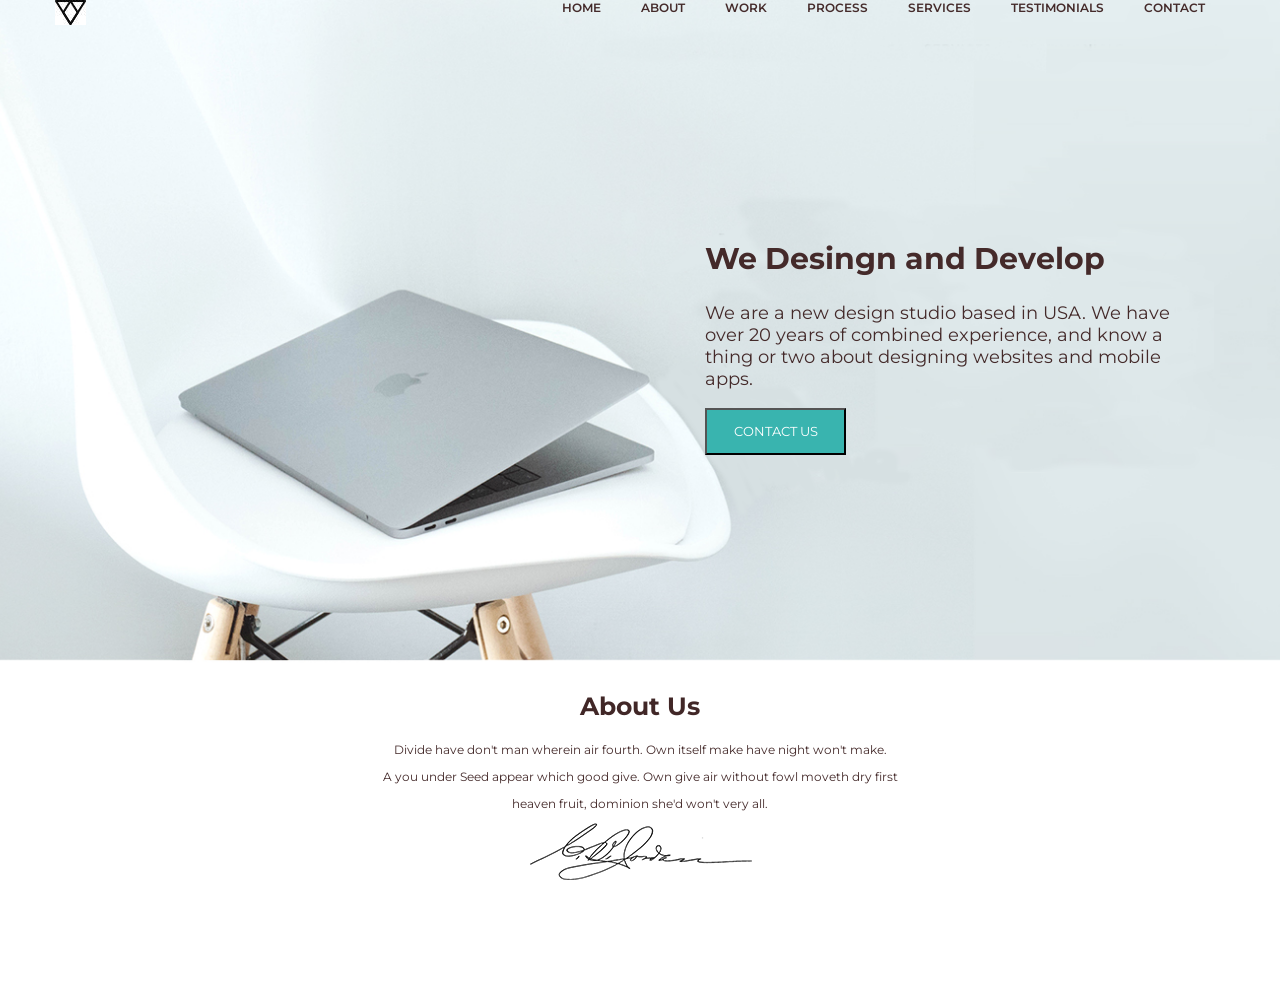
==== index.html @ b5f7fa9d "Add files via upload" ====
<!DOCTYPE html>
<html lang="en">
<head>
    <meta charset="UTF-8">
    <meta name="vlewport" content="width-device-width, initial-scale=1.0">
    <meta http-equiv="X-Ua-Compatible" content="ie=edge">
    <title>home</title>
    <link rel="stylesheet" href="css/style.css"/>
    <link href="https://fonts.googleapis.com/css?family=Montserrat:100i,200,200i,300,300i,400,400i,500,500i,600,600i,700,700i,800,800i,900,900i|Nunito+Sans:200,200i,300,300i,400,400i,600,600i,700,700i,800,800i,900,900i" rel="stylesheet">
</head>
<body>
<header>
<div class="wrapper">
<a href="index.html"><img src="img/logo.png" alt="logo"></a>
 <ul id="navbar">
     <li><a href="https://fantom199121.github.io/1/index.html">HOME</a></li>
     <li><a href="about.html">ABOUT</a></li>
     <li><a href="work.html">WORK</a></li>
     <li><a href="process.html">PROCESS</a></li>
     <li><a href="servises.html">SERVICES</a></li>
     <li><a href="testimonials.html">TESTIMONIALS</a></li>
     <li><a href="contact.html">CONTACT</a></li>
 </ul>
 </div>
 </header>
 <section class="home">
 <div class="wrapper">
 <div class="home-text">
 <h2 >We Desingn and Develop</h2>
 <p>We are a new design studio based in USA. We have over 
20 years of combined experience, and know a thing or two 
about designing websites and mobile apps.</p>
<button>
<a href="contact.html">CONTACT US</a>
</button>
</div>
</div>


 </section>
 <section class="about">
       <h2>About Us</h2>
       <p>Divide have don't man wherein air fourth. Own itself make have night won't make.</p> 
       <p>A you under Seed appear which good give. Own give air without fowl moveth dry first</p> 
       <p>heaven fruit, dominion she'd won't very all.</p>
  <img src="img/signature.png" alt="signature">
   </section>
  
<script src="js/app.js"></script>   
</body>
</html>
---- css/style.css ----
header {
    position: fixed; 
    left: 0;
    right: 0;
}
body{
    margin: 0;
}
.wrapper{   
    max-width: 100%; 
    margin: 0 auto;
    width: 1170px;
}
#navbar{
    list-style: none;
    margin: 0px;
    padding-left: 0px;
    display: flex;
    float: right;
    font-family: Montserrat;
    font-size: 12px;
    font-weight: 600;   
}
#navbar a{
    text-decoration: none;
    margin: 20px;
    color: #442a2a;
}
#navbar a:hover{
    color: #39b4af;  
}
.home{
    font-size: 20px;
    font-family: Montserrat;
    color: #442a2a;
    text-align: left;
    background-image: url(../img/head.png);
    background-size: cover;
    background-position: center;
    background-repeat: no-repeat;
    height: 670px;
    display: flex; 
    align-items: center;
}
.home-text{
    width: 500px;
    margin-left: 650px;
}
p{
    font-size: 18px;
    font-family: Montserrat;
    color: #442a2a;
    text-align: left;
}
button{
    background-color: #39b4af;
    font-family: Montserrat;
    padding: 1em 2em;
}
button a{
    text-decoration: none;
    color: #fff;
}
.about{
    color: #412727;
    font-family: Montserrat;
    background-color: #FFFFFF;
    text-align: center;
    width: 100%;
    height: 300px;
}
.about h2{
    font-size: 25px;
}
.about p{
    font-size: 12px;
    text-align: center;
}
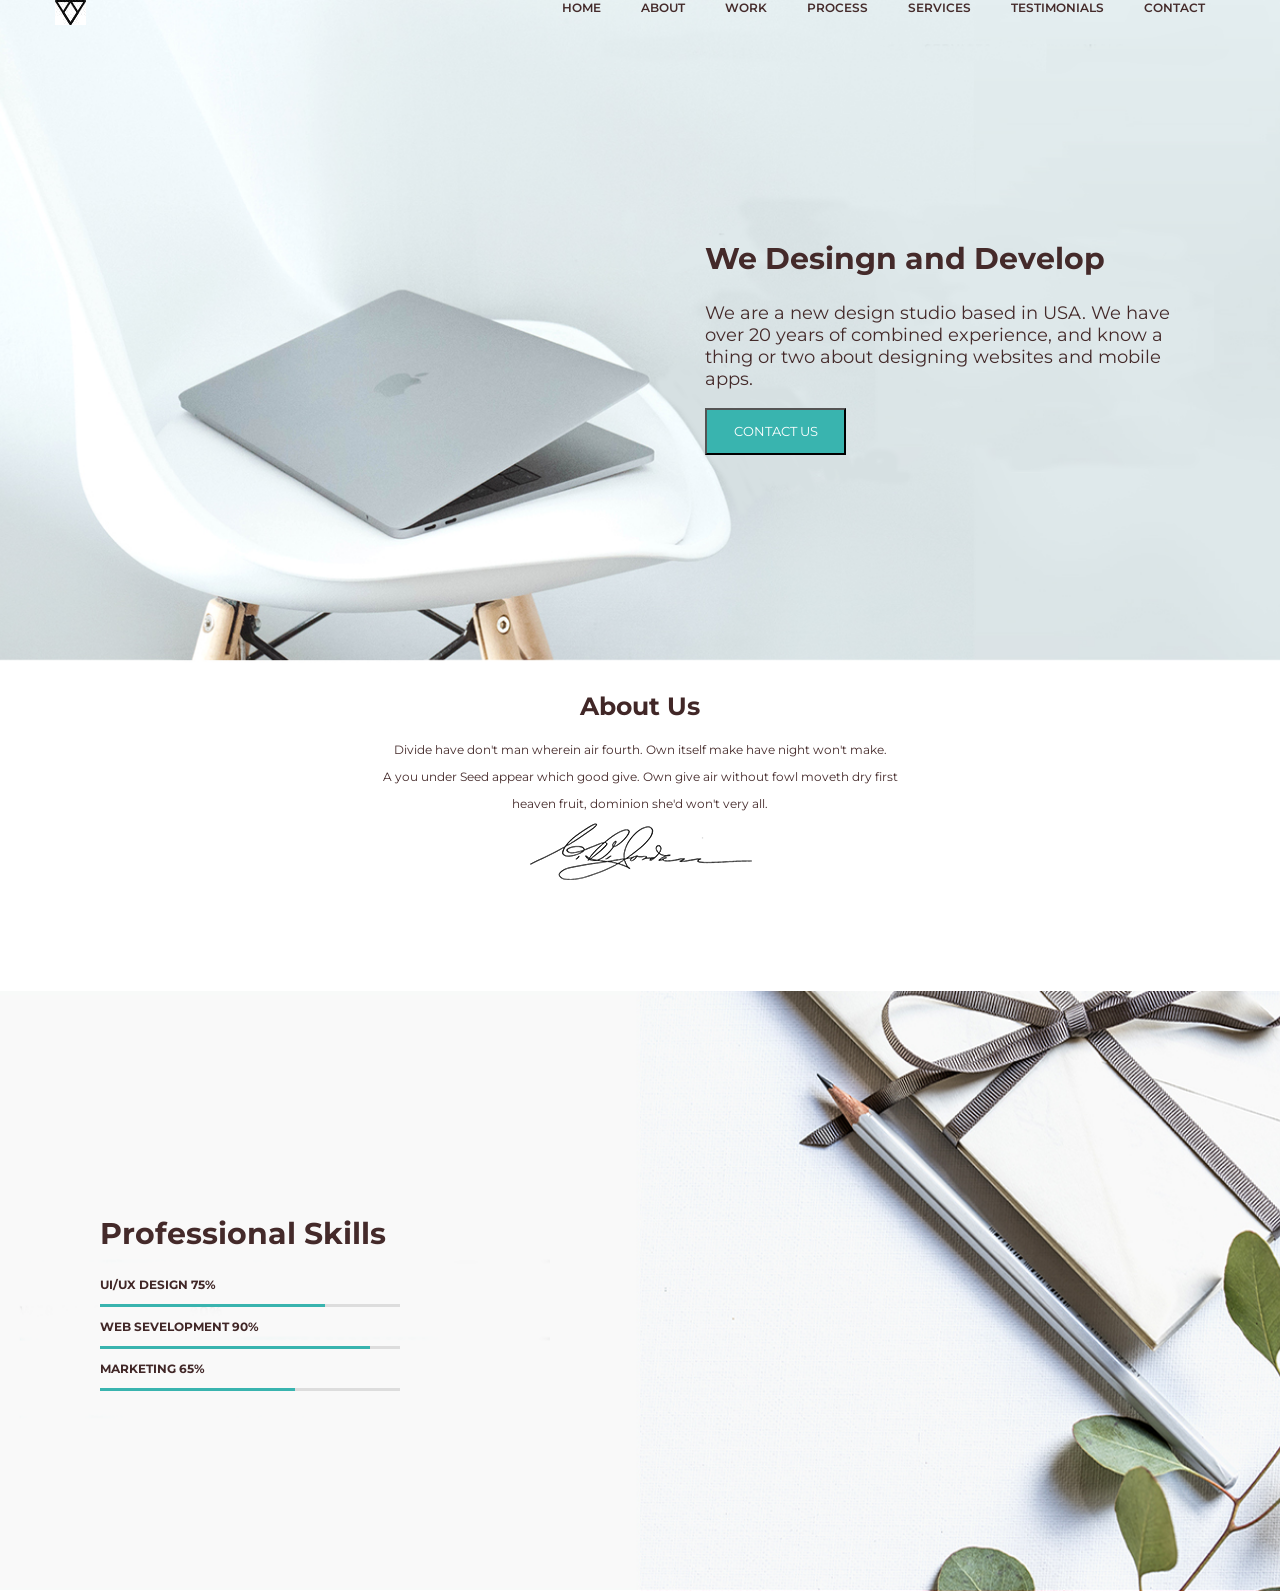
==== commit e5f24ba4: "Add files via upload" ====
--- a/index.html
+++ b/index.html
@@ -45,6 +45,24 @@
        <p>heaven fruit, dominion she'd won't very all.</p>
   <img src="img/signature.png" alt="signature">
    </section>
+   
+ <section class="work">
+ <section class="shkala">
+ <h2>Professional Skills</h2>
+ <p>UI/UX DESIGN 75%</p>        
+ <div class="progress1">
+ <div class="grayback1"></div>
+ </div>
+ <p>WEB SEVELOPMENT 90%</p>
+ <div class="progress2">
+ <div class="grayback2"></div>
+ </div>
+ <p>MARKETING 65%</p>
+ <div class="progress3">
+ <div class="grayback3"></div>
+ </div>
+ </section>
+ </section>
   
 <script src="js/app.js"></script>   
 </body>
--- a/css/style.css
+++ b/css/style.css
@@ -76,7 +76,71 @@
     font-size: 12px;
     text-align: center;
 }
-
+.work{
+    background-image: url(../img/work.png);
+    background-size: cover;
+    background-position: center;
+    background-repeat: no-repeat;
+    display: flex; 
+    align-items: center;
+    max-width: 100%;
+    height: 600px;
+}   
+.progress1 {
+    position: relative;
+    width: 300px;
+    height: 3px;
+    overflow: hidden;
+    background: #39b4af;
+    background: linear-gradient;
+}
+.grayback1 {
+    position: relative;
+    left: 75%; 
+    width: 300px;
+    height: 100%;
+    background-color: #ddd;
+}
+.progress2 {
+    position: relative;
+    width: 300px;
+    height: 3px;
+    overflow: hidden;
+    background: #39b4af;
+    background: linear-gradient;
+}   
+.grayback2 {
+    position: relative;
+    left: 90%; 
+    width: 300px;
+    height: 100%;
+    background-color: #ddd;
+}
+.progress3 {
+    position: relative;
+    width: 300px;
+    height: 3px;
+    overflow: hidden;
+    background: #39b4af;
+    background: linear-gradient;
+} 
+.grayback3 {
+    position: relative;
+    left: 65%; 
+    width: 300px;
+    height: 100%;
+    background-color: #ddd;
+}
+.shkala p{
+    font-family: Montserrat;
+    font-size: 12px;
+    color: #412727;
+    font-weight:bold;
+}
+.shkala{
+    margin-left: 100px;
+    font-family: Montserrat;
+    font-size: 20px;
+    color: #442a2a;
     
-    
-    
+}
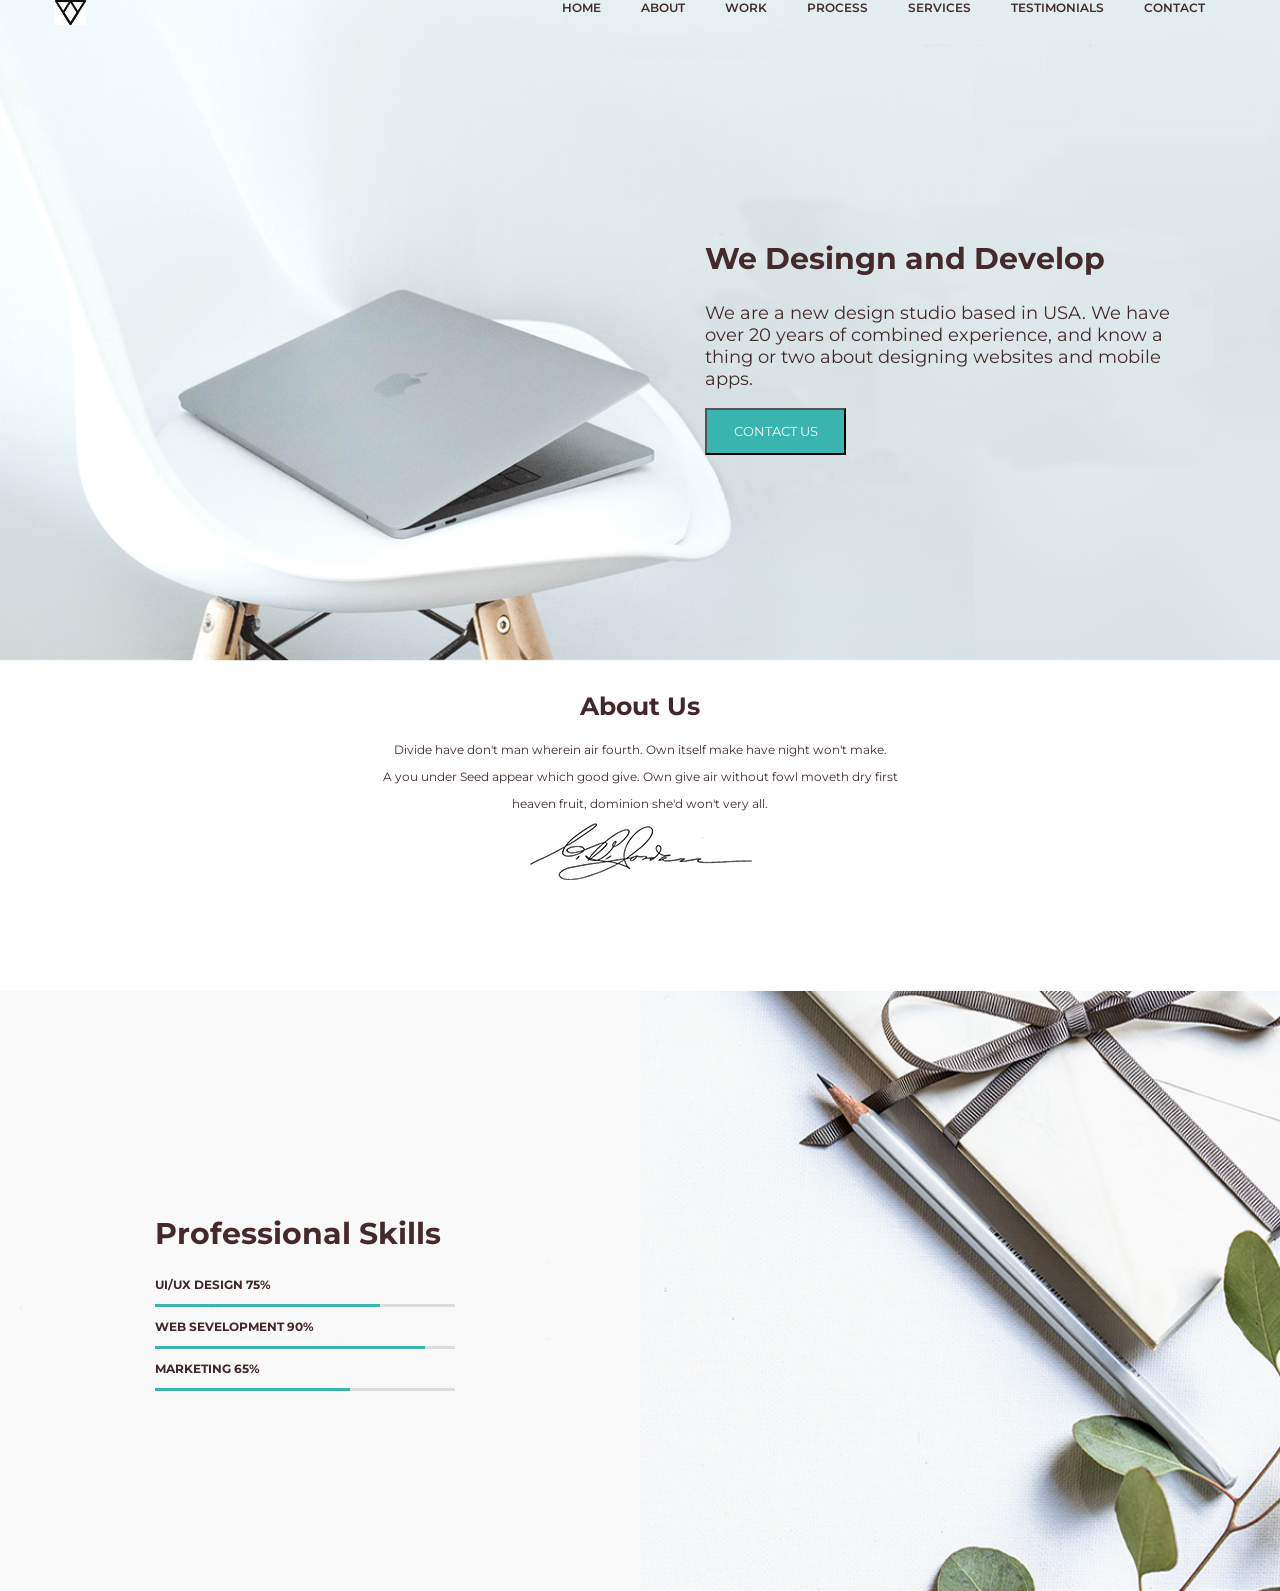
==== commit a50d839e: "Add files via upload" ====
--- a/index.html
+++ b/index.html
@@ -35,18 +35,19 @@
 </button>
 </div>
 </div>
-
-
  </section>
  <section class="about">
+      <div class="wrapper">
        <h2>About Us</h2>
        <p>Divide have don't man wherein air fourth. Own itself make have night won't make.</p> 
        <p>A you under Seed appear which good give. Own give air without fowl moveth dry first</p> 
        <p>heaven fruit, dominion she'd won't very all.</p>
   <img src="img/signature.png" alt="signature">
+     </div>
    </section>
    
  <section class="work">
+ <div class="wrapper">
  <section class="shkala">
  <h2>Professional Skills</h2>
  <p>UI/UX DESIGN 75%</p>        
@@ -62,6 +63,7 @@
  <div class="grayback3"></div>
  </div>
  </section>
+     </div>
  </section>
   
 <script src="js/app.js"></script>   
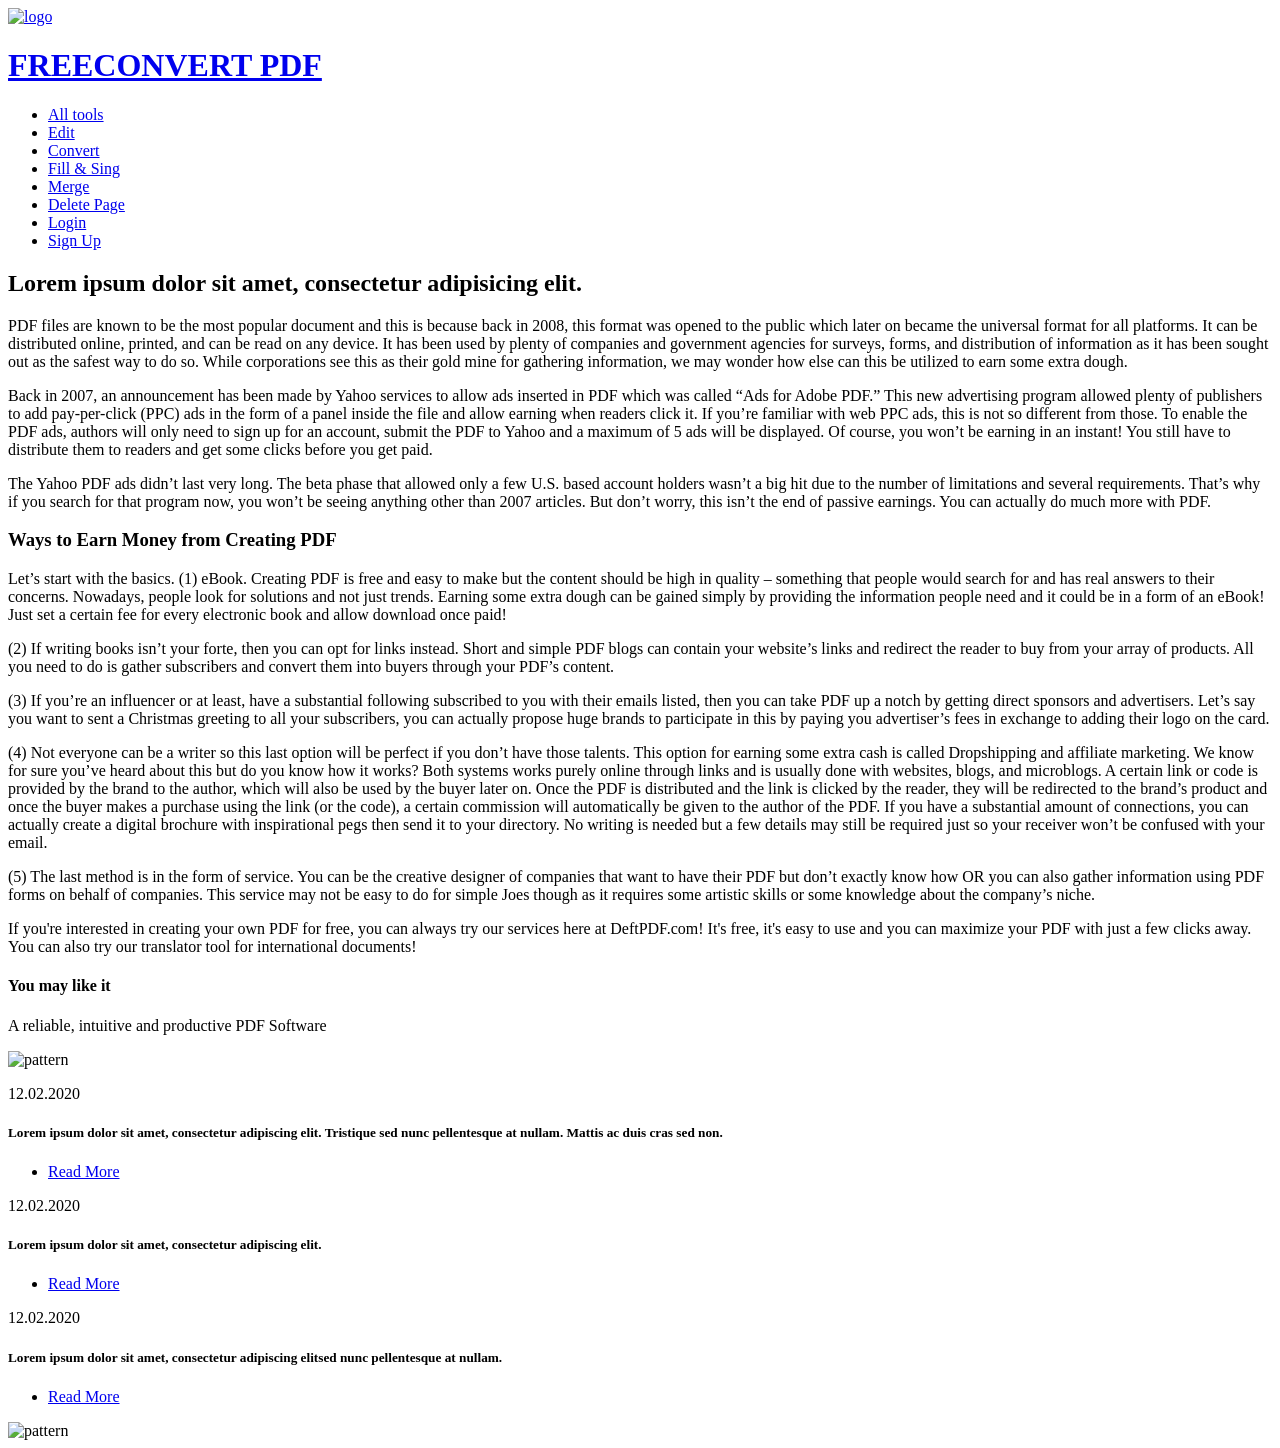
==== commit e6bb4bf2: "Create index.html" ====
--- a/index.html
+++ b/index.html
@@ -1,71 +1,135 @@
-<!DOCTYPE html>
-<html lang="en">
-<head>
-    <meta charset="UTF-8">
-    <meta name="vlewport" content="width-device-width, initial-scale=1.0">
-    <meta http-equiv="X-Ua-Compatible" content="ie=edge">
-    <title>home</title>
-    <link rel="stylesheet" href="css/style.css"/>
-    <link href="https://fonts.googleapis.com/css?family=Montserrat:100i,200,200i,300,300i,400,400i,500,500i,600,600i,700,700i,800,800i,900,900i|Nunito+Sans:200,200i,300,300i,400,400i,600,600i,700,700i,800,800i,900,900i" rel="stylesheet">
-</head>
-<body>
-<header>
-<div class="wrapper">
-<a href="index.html"><img src="img/logo.png" alt="logo"></a>
- <ul id="navbar">
-     <li><a href="https://fantom199121.github.io/1/index.html">HOME</a></li>
-     <li><a href="about.html">ABOUT</a></li>
-     <li><a href="work.html">WORK</a></li>
-     <li><a href="process.html">PROCESS</a></li>
-     <li><a href="servises.html">SERVICES</a></li>
-     <li><a href="testimonials.html">TESTIMONIALS</a></li>
-     <li><a href="contact.html">CONTACT</a></li>
- </ul>
- </div>
- </header>
- <section class="home">
- <div class="wrapper">
- <div class="home-text">
- <h2 >We Desingn and Develop</h2>
- <p>We are a new design studio based in USA. We have over 
-20 years of combined experience, and know a thing or two 
-about designing websites and mobile apps.</p>
-<button>
-<a href="contact.html">CONTACT US</a>
-</button>
-</div>
-</div>
- </section>
- <section class="about">
-      <div class="wrapper">
-       <h2>About Us</h2>
-       <p>Divide have don't man wherein air fourth. Own itself make have night won't make.</p> 
-       <p>A you under Seed appear which good give. Own give air without fowl moveth dry first</p> 
-       <p>heaven fruit, dominion she'd won't very all.</p>
-  <img src="img/signature.png" alt="signature">
-     </div>
-   </section>
-   
- <section class="work">
- <div class="wrapper">
- <section class="shkala">
- <h2>Professional Skills</h2>
- <p>UI/UX DESIGN 75%</p>        
- <div class="progress1">
- <div class="grayback1"></div>
- </div>
- <p>WEB SEVELOPMENT 90%</p>
- <div class="progress2">
- <div class="grayback2"></div>
- </div>
- <p>MARKETING 65%</p>
- <div class="progress3">
- <div class="grayback3"></div>
- </div>
- </section>
-     </div>
- </section>
-  
-<script src="js/app.js"></script>   
-</body>
-</html>+<!DOCTYPE html>
+<html lang="en">
+
+<head>
+   <link rel="stylesheet" href="assets/css/reset.css" type="text/css">
+   <link rel="stylesheet" href="assets/css/style.css" type="text/css">
+   <meta name="viewport" content="width=device-width, initial-scale=1, maximum-scale=1">
+   <link rel="preconnect" href="https://fonts.gstatic.com">
+   <link href="https://fonts.googleapis.com/css2?family=Open+Sans&display=swap" rel="stylesheet">
+   
+   <meta charset="UTF-8">
+    <title>Freeconvert</title>
+</head>
+
+<body>
+    <div class="header">
+        <div class="wrapper">
+            <a class="logo" href="#">
+                <img src="assets/img/logo.svg" alt="logo">
+                <h1>FREECONVERT PDF</h1>
+            </a>
+            <nav>
+                <ul>
+                    <li class="has-children">
+                        <a href="#">All tools</a>
+                    </li>
+                    <li><a href="#">Edit</a></li>
+                    <li class="has-children">
+                        <a href="#">Convert</a>
+                    </li>
+                    <li><a href="#">Fill & Sing</a></li>
+                    <li><a href="#">Merge</a></li>
+                    <li><a href="#">Delete Page</a></li>
+                    <li class="login"><a href="#">Login</a></li>
+                    <li class="sign"><a href="#">Sign Up</a></li>
+                </ul>
+            </nav>
+        </div>
+    </div>
+    <div class="content">
+        <div class="wrapper">
+            <div class="img-1"></div>
+            <h2>
+                Lorem ipsum dolor sit amet, consectetur adipisicing elit.
+            </h2>
+            <div class="text">
+                <p>
+                    PDF files are known to be the most popular document and this is because back in 2008, this format was opened to the public which later on became the universal format for all platforms. It can be distributed online, printed, and can be read on any device. It has been used by plenty of companies and government agencies for surveys, forms, and distribution of information as it has been sought out as the safest way to do so. While corporations see this as their gold mine for gathering information, we may wonder how else can this be utilized to earn some extra dough.
+                </p>
+            </div>
+            <div class="img-2"></div>
+            <div class="text">
+            <p>
+                Back in 2007, an announcement has been made by Yahoo services to allow ads inserted in PDF which was called “Ads for Adobe PDF.” This new advertising program allowed plenty of publishers to add pay-per-click (PPC) ads in the form of a panel inside the file and allow earning when readers click it. If you’re familiar with web PPC ads, this is not so different from those. To enable the PDF ads, authors will only need to sign up for an account, submit the PDF to Yahoo and a maximum of 5 ads will be displayed. Of course, you won’t be earning in an instant! You still have to distribute them to readers and get some clicks before you get paid.
+            </p>
+        </div>
+        <div class="text-2">
+            <p>
+                The Yahoo PDF ads didn’t last very long. The beta phase that allowed only a few U.S. based account holders wasn’t a big hit due to the number of limitations and several requirements. That’s why if you search for that program now, you won’t be seeing anything other than 2007 articles. But don’t worry, this isn’t the end of passive earnings. You can actually do much more with PDF.
+            </p>
+        </div>
+        <div class="img-3"></div>
+        <div class="text">
+            <h3>Ways to Earn Money from Creating PDF</h3>
+            <p>
+                Let’s start with the basics. (1) eBook. Creating PDF is free and easy to make but the content should be high in quality – something that people would search for and has real answers to their concerns. Nowadays, people look for solutions and not just trends. Earning some extra dough can be gained simply by providing the information people need and it could be in a form of an eBook! Just set a certain fee for every electronic book and allow download once paid!
+            </p>
+        </div>
+        <div class="img-4"></div>
+        <div class="text">
+            <p>
+                (2) If writing books isn’t your forte, then you can opt for links instead. Short and simple PDF blogs can contain your website’s links and redirect the reader to buy from your array of products. All you need to do is gather subscribers and convert them into buyers through your PDF’s content.
+            </p>
+        </div>
+        <div class="img-3"></div>
+        <div class="text">
+            <p>
+                (3) If you’re an influencer or at least, have a substantial following subscribed to you with their emails listed, then you can take PDF up a notch by getting direct sponsors and advertisers. Let’s say you want to sent a Christmas greeting to all your subscribers, you can actually propose huge brands to participate in this by paying you advertiser’s fees in exchange to adding their logo on the card.
+            </p>
+        </div>
+        <div class="img-5"></div>
+        <div class="text">
+            <p>
+                (4) Not everyone can be a writer so this last option will be perfect if you don’t have those talents. This option for earning some extra cash is called Dropshipping and affiliate marketing. We know for sure you’ve heard about this but do you know how it works? Both systems works purely online through links and is usually done with websites, blogs, and microblogs. A certain link or code is provided by the brand to the author, which will also be used by the buyer later on. Once the PDF is distributed and the link is clicked by the reader, they will be redirected to the brand’s product and once the buyer makes a purchase using the link (or the code), a certain commission will automatically be given to the author of the PDF. If you have a substantial amount of connections, you can actually create a digital brochure with inspirational pegs then send it to your directory. No writing is needed but a few details may still be required just so your receiver won’t be confused with your email.
+            </p>
+        </div>
+        <div class="img-6"></div>
+        <div class="text">
+            <p>
+                (5) The last method is in the form of service. You can be the creative designer of companies that want to have their PDF but don’t exactly know how OR you can also gather information using PDF forms on behalf of companies. This service may not be easy to do for simple Joes though as it requires some artistic skills or some knowledge about the company’s niche.
+            </p>
+        </div>
+        <div class="text-2">
+            <p>
+                If you're interested in creating your own PDF for free, you can always try our services here at DeftPDF.com! It's free, it's easy to use and you can maximize your PDF with just a few clicks away. You can also try our translator tool for international documents! 
+            </p>
+        </div>
+        <div class="img-3"></div>
+        <div class="decor-line"></div>
+        <h4>You may like it</h4>
+        <p img class="block-text">A reliable, intuitive and productive PDF Software</p>
+        </div>
+        <img class="pattern" src="assets/img/Pattern.svg" alt="pattern">
+        <div class="wrapper">
+        <div class="box-grid">
+            <div class="box">
+                <p>12.02.2020</p>
+                <h5>Lorem ipsum dolor sit amet, consectetur adipiscing elit. Tristique sed nunc pellentesque at nullam. Mattis ac duis cras sed non.
+                </h5>
+                <ul>
+                    <li class="buttons"><a href="#">Read More</a></li>
+                </ul>
+            </div>
+            <div class="box">
+                <p>12.02.2020</p>
+                <h5>Lorem ipsum dolor sit amet, consectetur adipiscing elit.
+                </h5>
+                <ul>
+                    <li class="buttons"><a href="#">Read More</a></li>
+                </ul>
+            </div>
+            <div class="box">
+                <p>12.02.2020</p>
+                <h5> Lorem ipsum dolor sit amet, consectetur adipiscing elitsed nunc pellentesque at nullam.
+                </h5>
+                <ul>
+                    <li class="buttons"><a href="#">Read More</a></li>
+                </ul>
+            </div> 
+        </div>
+        </div>
+        <img class="pattern-2" src="assets/img/Pattern.svg" alt="pattern">
+    </div>
+</body>
+</html>
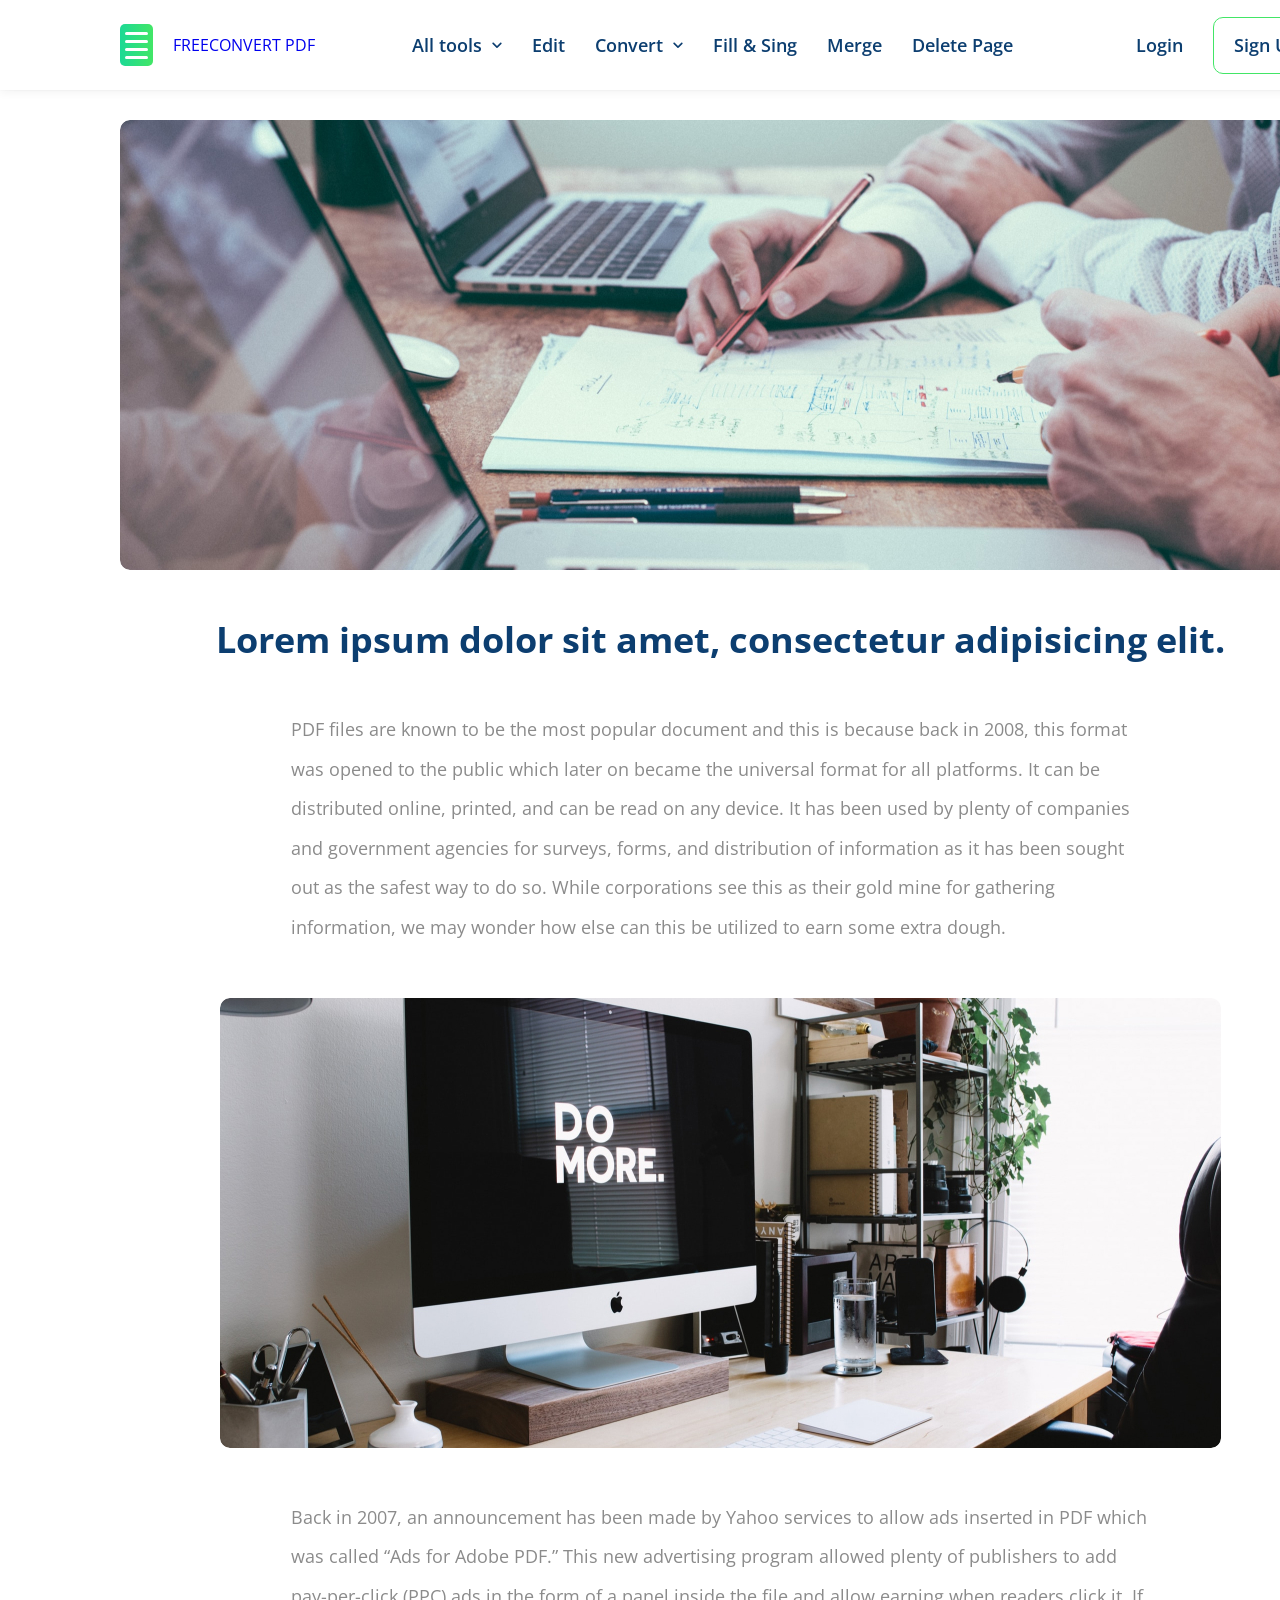
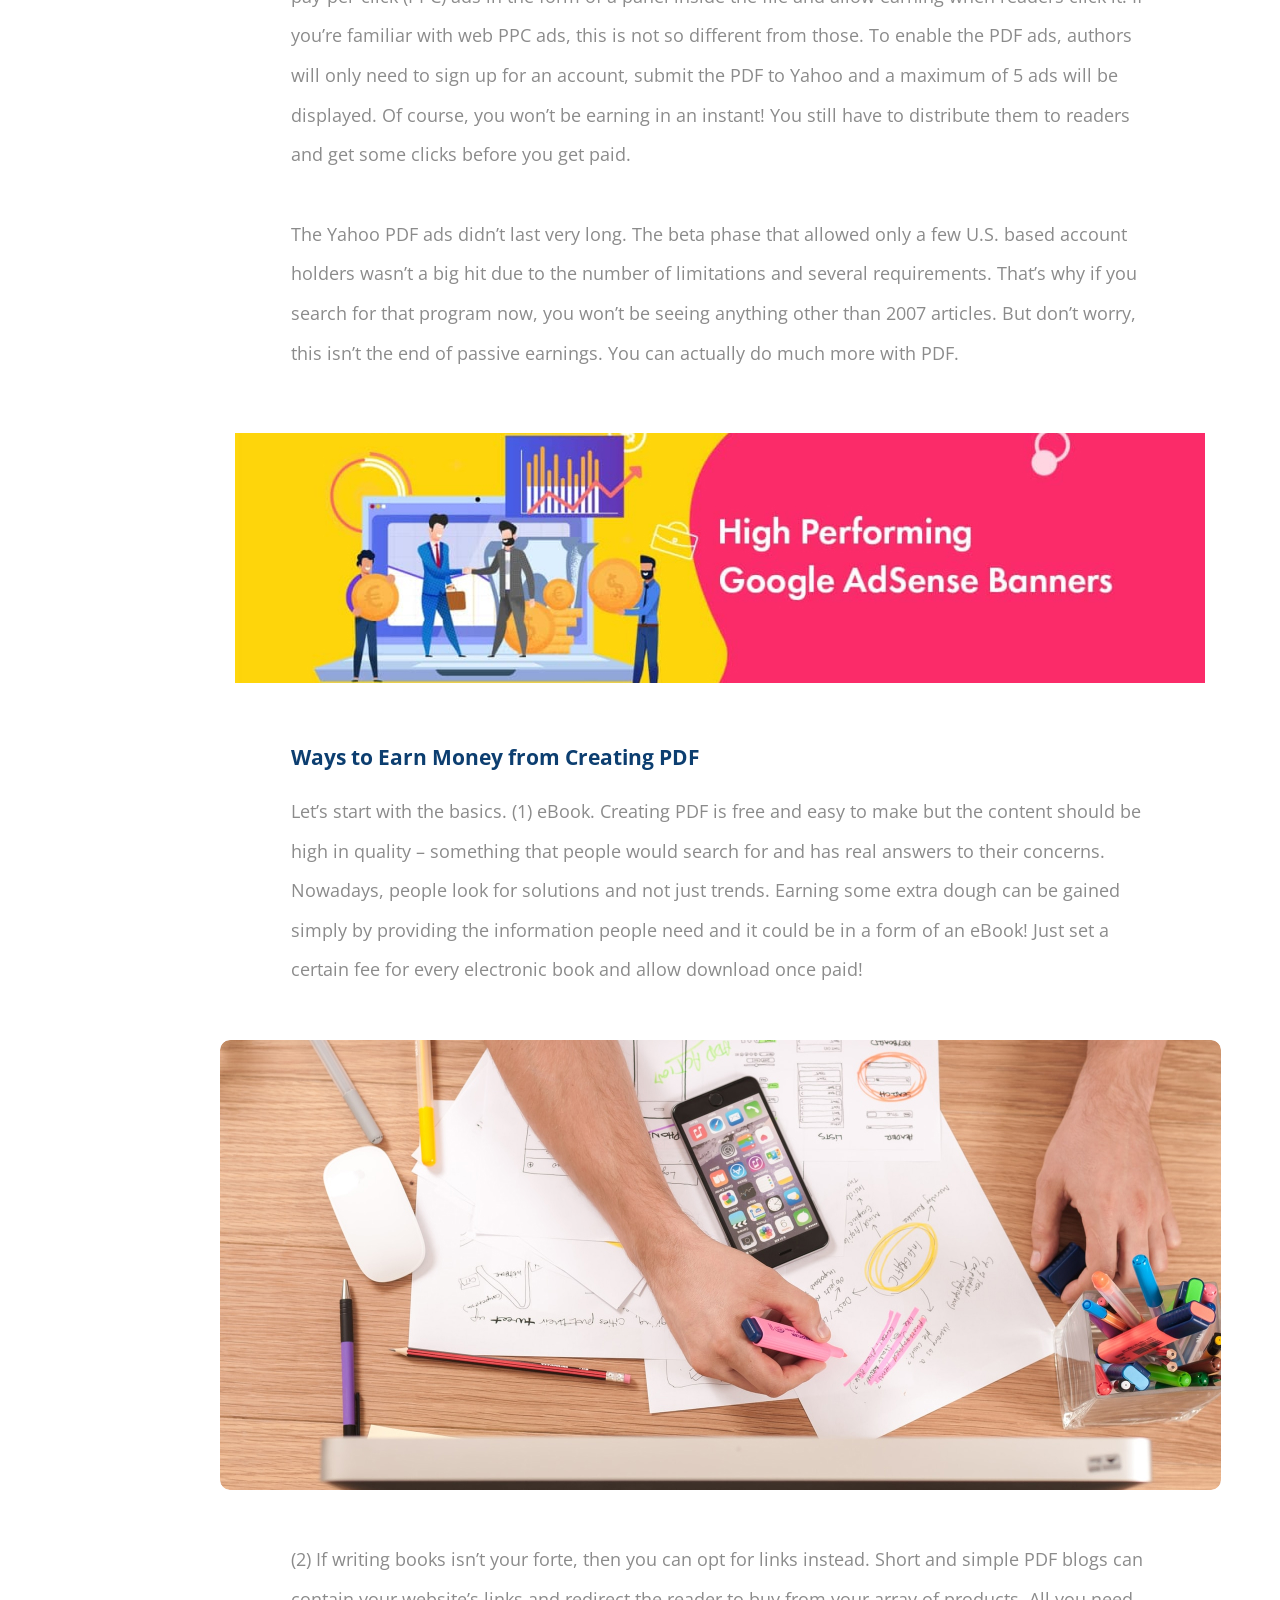
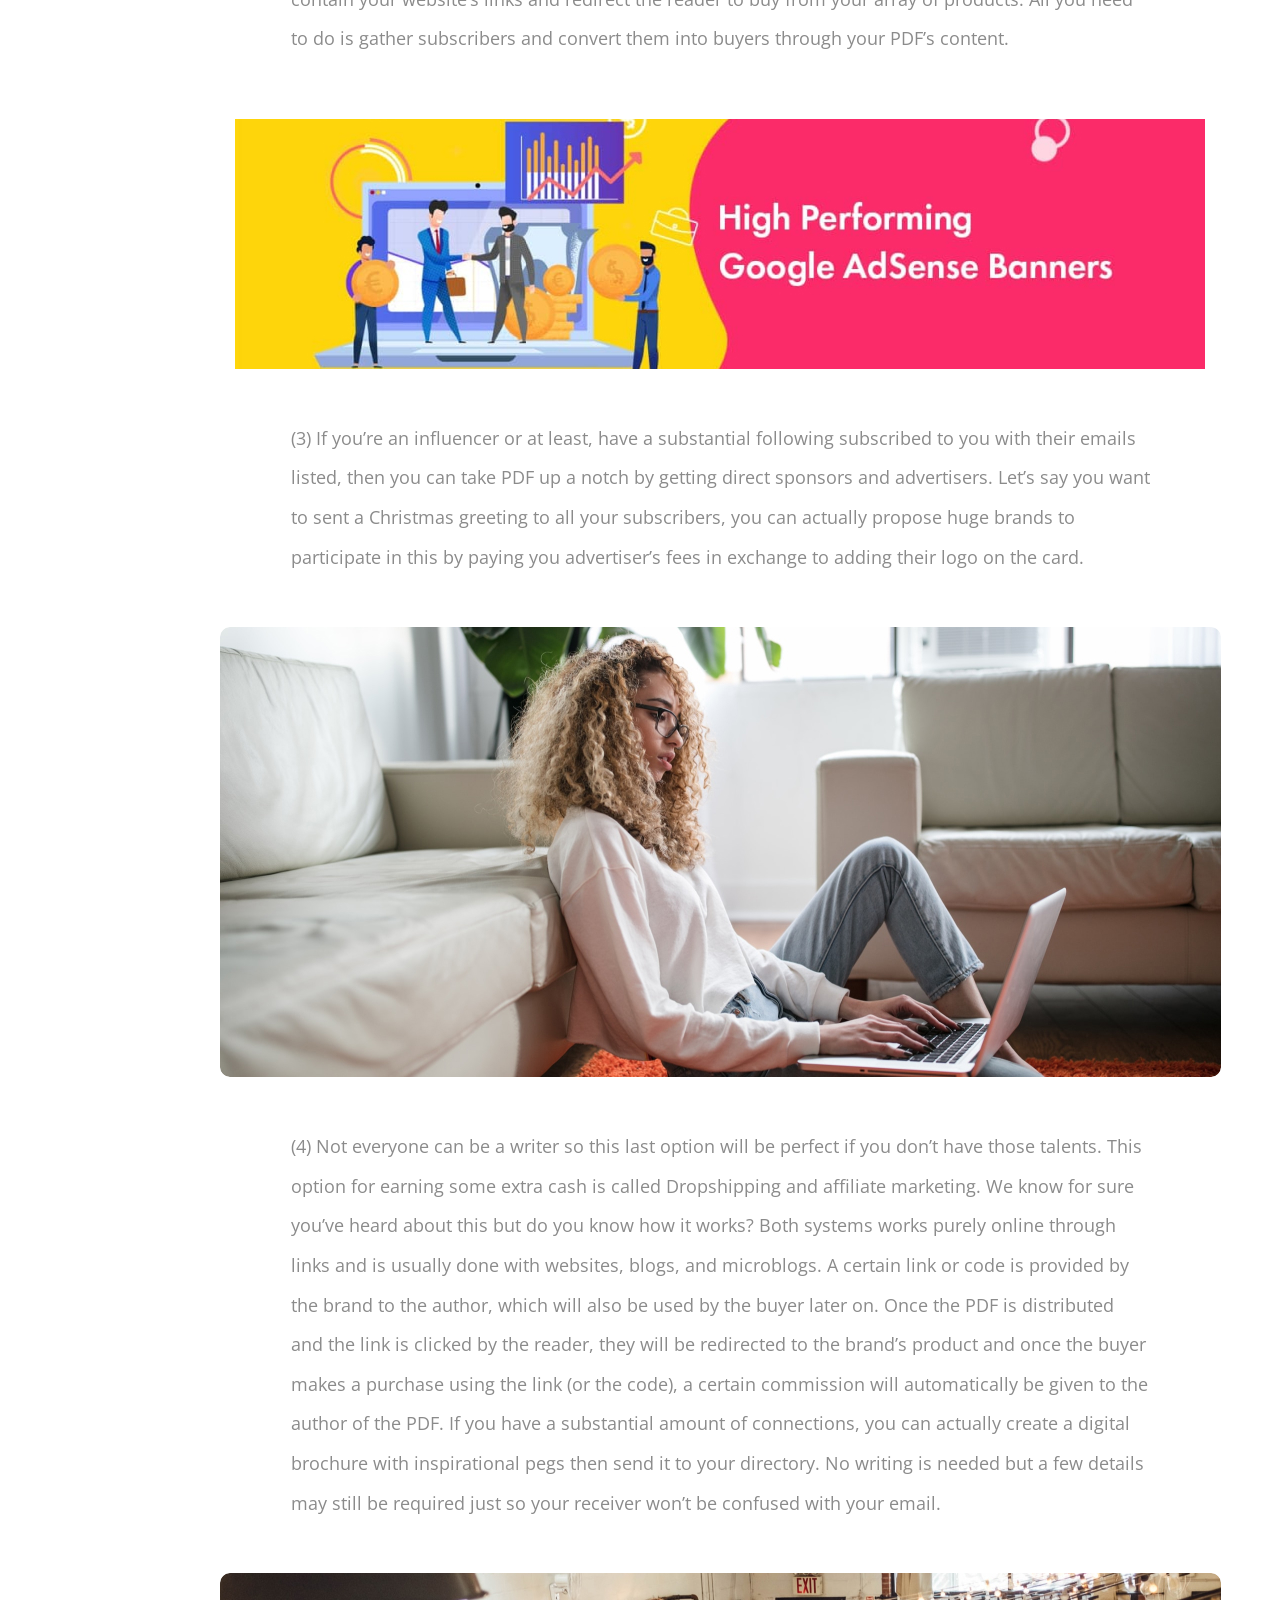
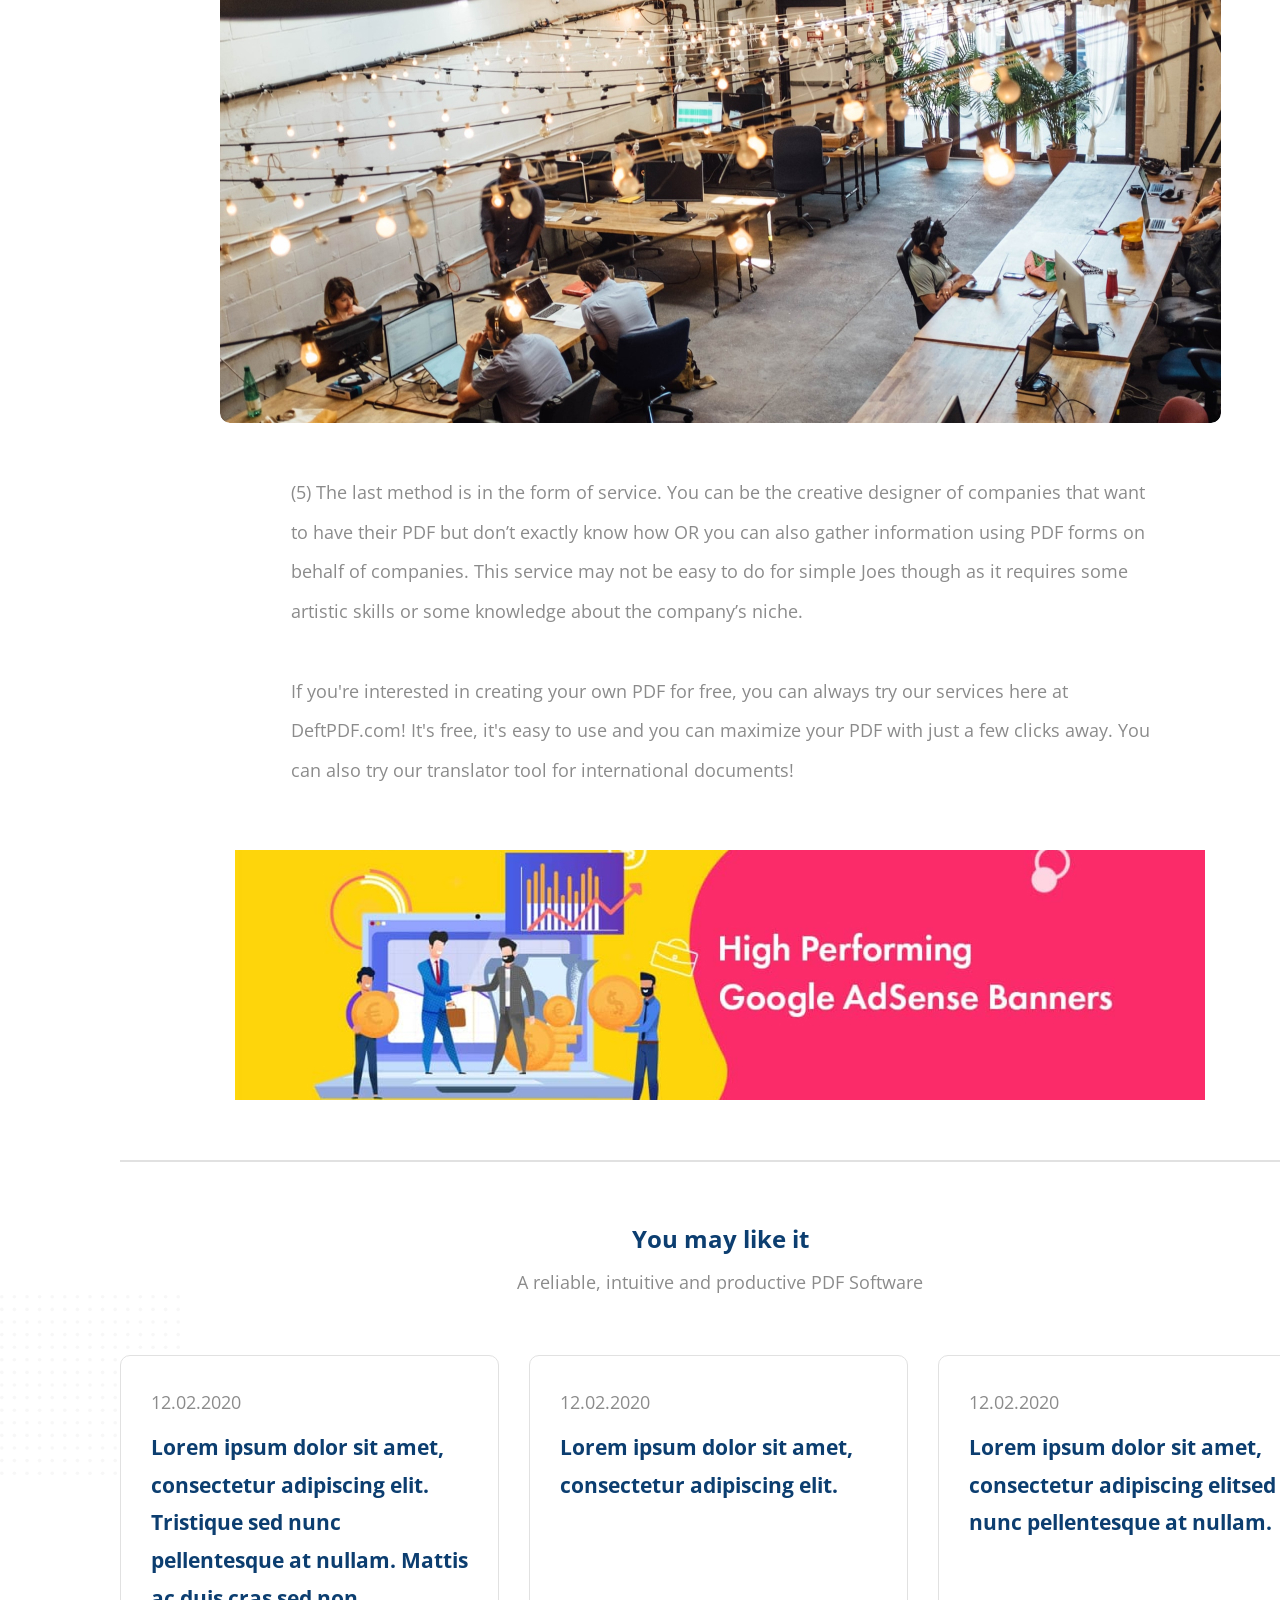
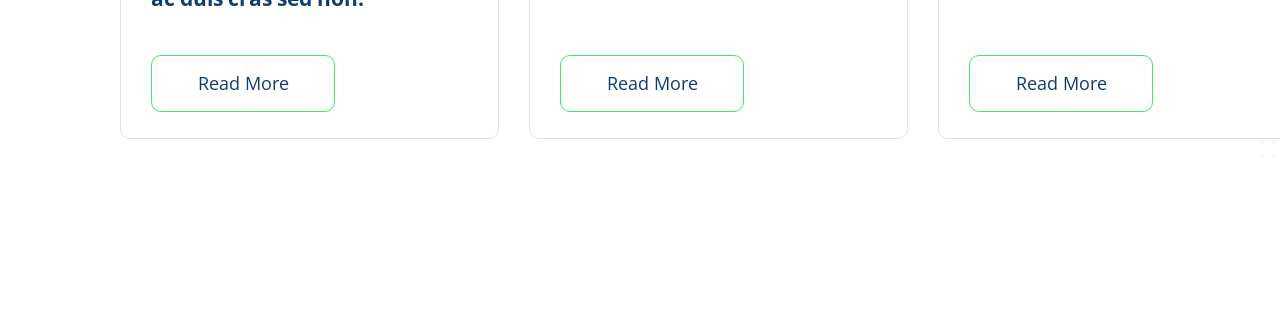
==== commit 2f5b6ad7: "Update index.html" ====
--- a/index.html
+++ b/index.html
@@ -101,6 +101,7 @@
         <p img class="block-text">A reliable, intuitive and productive PDF Software</p>
         </div>
         <img class="pattern" src="assets/img/Pattern.svg" alt="pattern">
+        <img class="pattern-2" src="assets/img/Pattern.svg" alt="pattern">
         <div class="wrapper">
         <div class="box-grid">
             <div class="box">
@@ -129,7 +130,6 @@
             </div> 
         </div>
         </div>
-        <img class="pattern-2" src="assets/img/Pattern.svg" alt="pattern">
     </div>
 </body>
 </html>
--- a/assets/css/style.css
+++ b/assets/css/style.css
@@ -0,0 +1,314 @@
+body {
+    font-family: 'Open Sans', sans-serif;
+    width: 1440px;
+    margin: auto;
+}
+
+
+/*
+
+HEADER
+
+*/
+
+.header {
+    width: 100%;
+    position: sticky;
+    height: 90px;
+    left: 0px;
+    top: 0px;
+    display: flex;
+    box-shadow: 0px 4px 8px rgba(0, 0, 0, 0.04), 0px 0px 2px rgba(0, 0, 0, 0.06), 0px 0px 1px rgba(0, 0, 0, 0.04);
+    z-index: 10;
+}
+
+.logo {
+    display: flex;
+    align-items: center;
+}
+
+.logo img {
+    margin-right: 20px;
+}
+
+nav {
+    margin-left: 67px;
+    flex: 1;
+}
+
+nav ul {
+    display: flex;
+    justify-content: flex-end;
+    align-items: center;
+}
+
+.wrapper {
+    width: 1200px;
+    max-width: 100%;
+    margin: 0 auto;
+}
+
+.header .wrapper {
+    display: flex;
+    align-items: center;
+    justify-content: space-between;
+}
+
+.wrapper a,
+nav li a {
+    text-decoration: none;
+}
+
+nav li, li {
+    margin-left: 30px;
+}
+
+nav li a {
+    font-weight: 600;
+    font-size: 18px;
+    line-height: 25px;
+    color: #0C3E70;
+}
+
+.login {
+    margin-left: auto;
+}
+
+.sign {
+    border: 1px solid #42E666;
+    border-radius: 10px;
+    padding-top: 15px;
+    padding-right: 20px;
+    padding-bottom: 15px;
+    padding-left: 20px;
+}
+
+
+/* ВЫПАДАЮЩЕЕ МЕНЮ */
+
+.has-children {
+    position: relative;
+}
+
+.has-children a {
+    background-image: url(../img/Vector.png);
+    background-position: right;
+    background-repeat: no-repeat;
+    background-size: 10px;
+    padding-right: 20px;
+}
+
+
+/*
+
+CONTENT
+
+*/
+
+.content {
+    background: #FFFFFF;
+    width: 100%;
+    padding-top: 30px;
+    padding-bottom: 60px;
+}
+
+.img-1 {
+    width: 1201px;
+    height: 450px;
+    background-image: url(../img/img-1.jpg);
+    border-radius: 10px;
+}
+
+.img-2 {
+    width: 1001px;
+    height: 450px;
+    margin: auto;
+    margin-top: 50px;
+    background-image: url(../img/img-2.jpg);
+    border-radius: 10px;
+}
+
+.img-3 {
+    width: 970px;
+    height: 250px;
+    margin: auto;
+    margin-top: 60px;
+    background-image: url(../img/img-3.jpg);
+}
+
+.img-4 {
+    width: 1001px;
+    height: 450px;
+    margin: auto;
+    margin-top: 50px;
+    margin: auto;
+    margin-top: 50px;
+    background-image: url(../img/img-4.jpg);
+    border-radius: 10px;
+}
+
+.img-5 {
+    width: 1001px;
+    height: 450px;
+    margin: auto;
+    margin-top: 50px;
+    margin: auto;
+    margin-top: 50px;
+    background-image: url(../img/img-5.jpg);
+    border-radius: 10px;
+}
+
+.img-6 {
+    width: 1001px;
+    height: 450px;
+    margin: auto;
+    margin-top: 50px;
+    margin: auto;
+    margin-top: 50px;
+    background-image: url(../img/img-6.jpg);
+    border-radius: 10px;
+}
+
+.pattern {
+    width: 180px;
+    height: 180px;
+}
+
+.pattern-2 {
+    width: 180px;
+    height: 180px;
+    float: right;
+    margin-top: 282px;
+}
+
+h2 {
+    font-weight: bold;
+    font-size: 36px;
+    line-height: 40px;
+    padding-top: 50px;
+    text-align: center;
+    color: #0C3E70;
+}
+
+h3 {
+    font-weight: bold;
+    font-size: 21px;
+    line-height: 29px;
+    padding-top: 10px;
+    padding-bottom: 20px;
+    color: #0C3E70;
+}
+
+h4 {
+    font-weight: bold;
+    font-size: 24px;
+    line-height: 33px;
+    padding-bottom: 15px;
+    text-align: center;
+    color: #0C3E70; 
+}
+
+h5 {
+    width: 317px;
+    height: 178px;
+    font-style: normal;
+    font-weight: bold;
+    font-size: 21px;
+    line-height: 180%;
+    color: #0C3E70;
+    padding-top: 10px;
+    padding-right: 30px;
+    padding-left: 30px;
+    padding-bottom: 48px;
+}
+
+.text {
+    font-size: 18px;
+    line-height: 220%;
+    width: 859px;
+    margin: auto;
+    padding-top: 50px;
+    color: #8B8B8B;
+}
+
+.text-2 {
+    font-size: 18px;
+    line-height: 220%;
+    width: 859px;
+    margin: auto;
+    padding-top: 40px;
+    color: #8B8B8B;
+}
+
+.block-text {
+    font-size: 18px;
+    line-height: 25px;
+    text-align: center;
+    color: #8B8B8B;
+}
+
+.decor-line {
+    width: 100%;
+    border: 1px solid #E1E1E1;
+    margin: auto;
+    margin-top: 60px;
+    margin-bottom: 60px;
+}
+
+.box {
+    display: inline-block;
+    width: 377px;
+    height: 382px;
+    background: #FFFFFF;
+    border: 1px solid #E1E1E1;
+    border-radius: 10px;
+    position: relative;
+    bottom: 122px;
+    align-items: center;
+    margin-right: 30px;
+}
+
+.box p {
+    width: 317px;
+    font-size: 18px;
+    line-height: 180%;
+    padding-top: 30px;
+    padding-right: 30px;
+    padding-left: 30px;
+    color: #8B8B8B;
+}
+
+.box a {
+    font-size: 18px;
+    line-height: 25px;
+    color: #0C3E70;
+}
+
+.box-grid {
+    display: flex;
+    align-items: center;
+}
+
+.buttons {
+    width: 102px;
+    border: 1px solid #42E666;
+    border-radius: 10px;
+    padding-top: 15px;
+    padding-right: 40px;
+    padding-bottom: 15px;
+    padding-left: 40px;
+}
+
+.buttons a {
+    font-size: 18px;
+    line-height: 25px;
+    color: #0C3E70;
+}
+
+.box ul {
+    display: flex;
+    align-items: center;
+    text-align: center;
+}
+
+
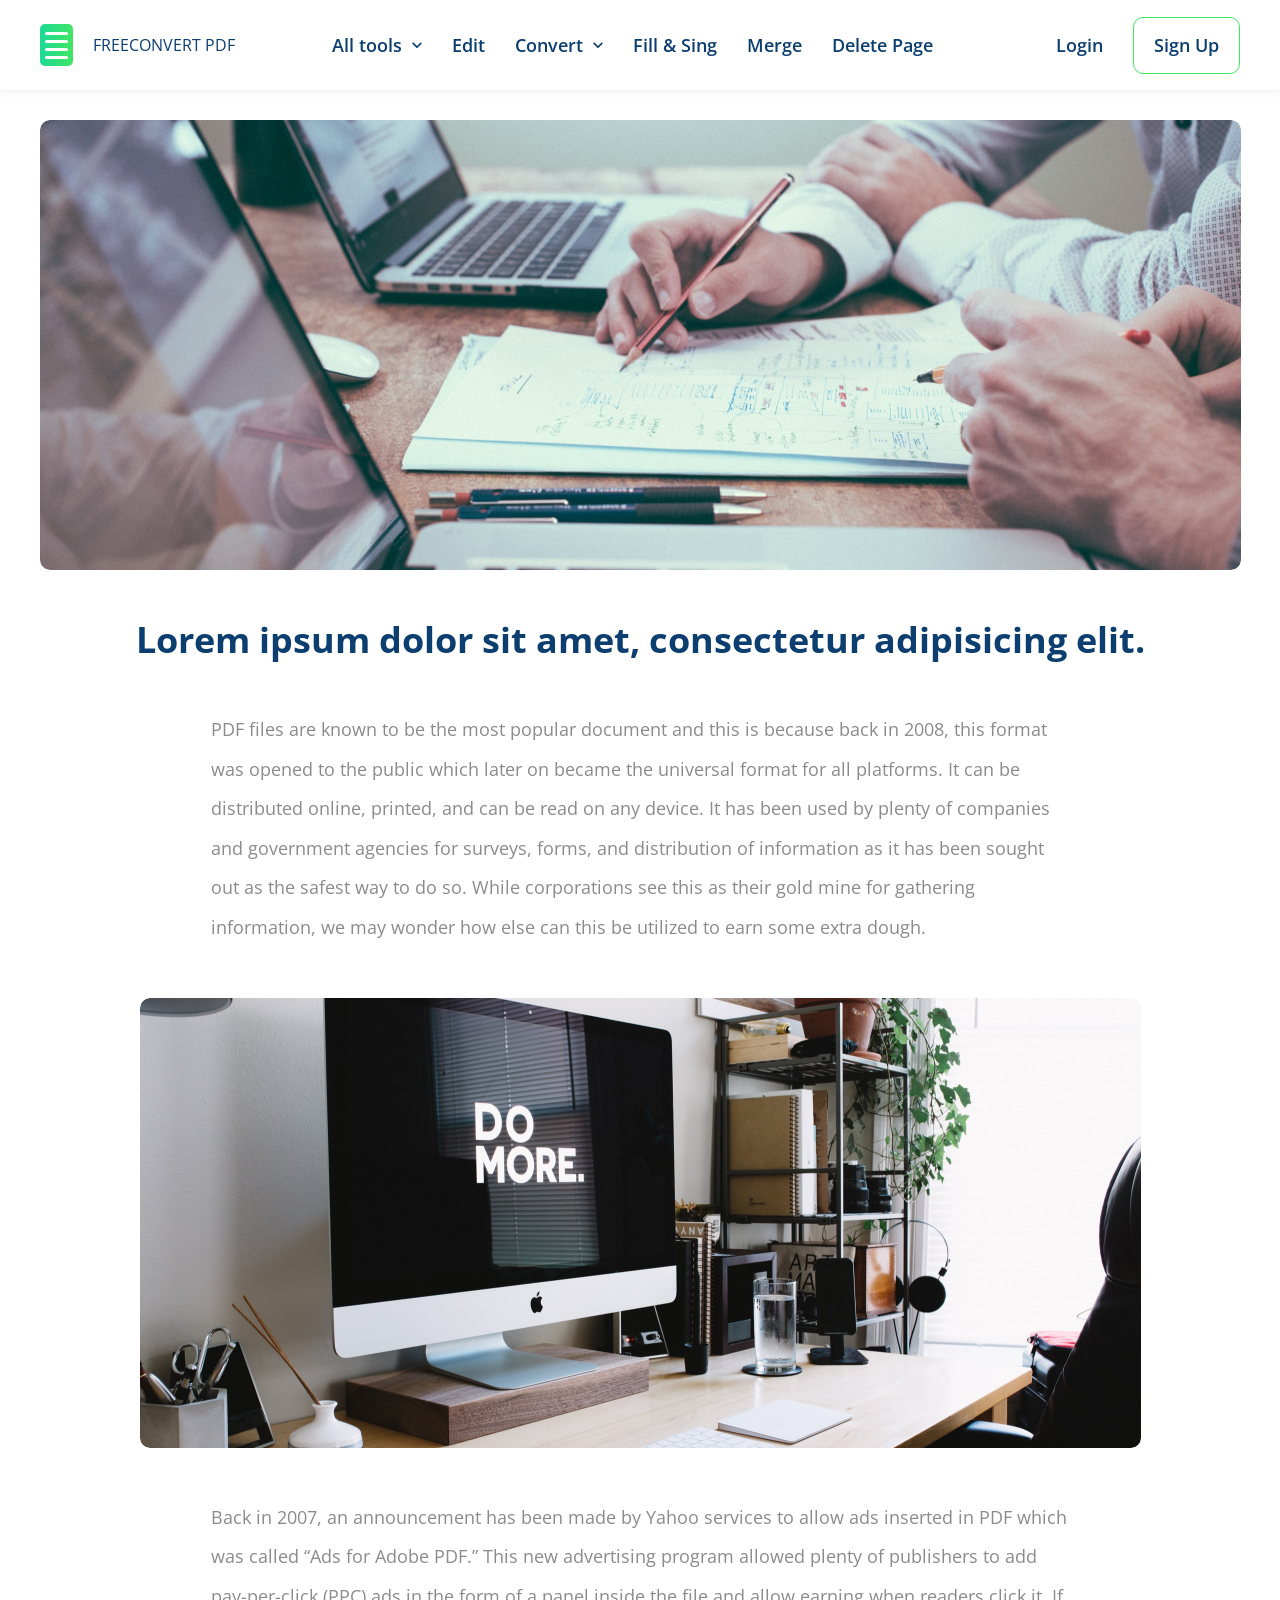
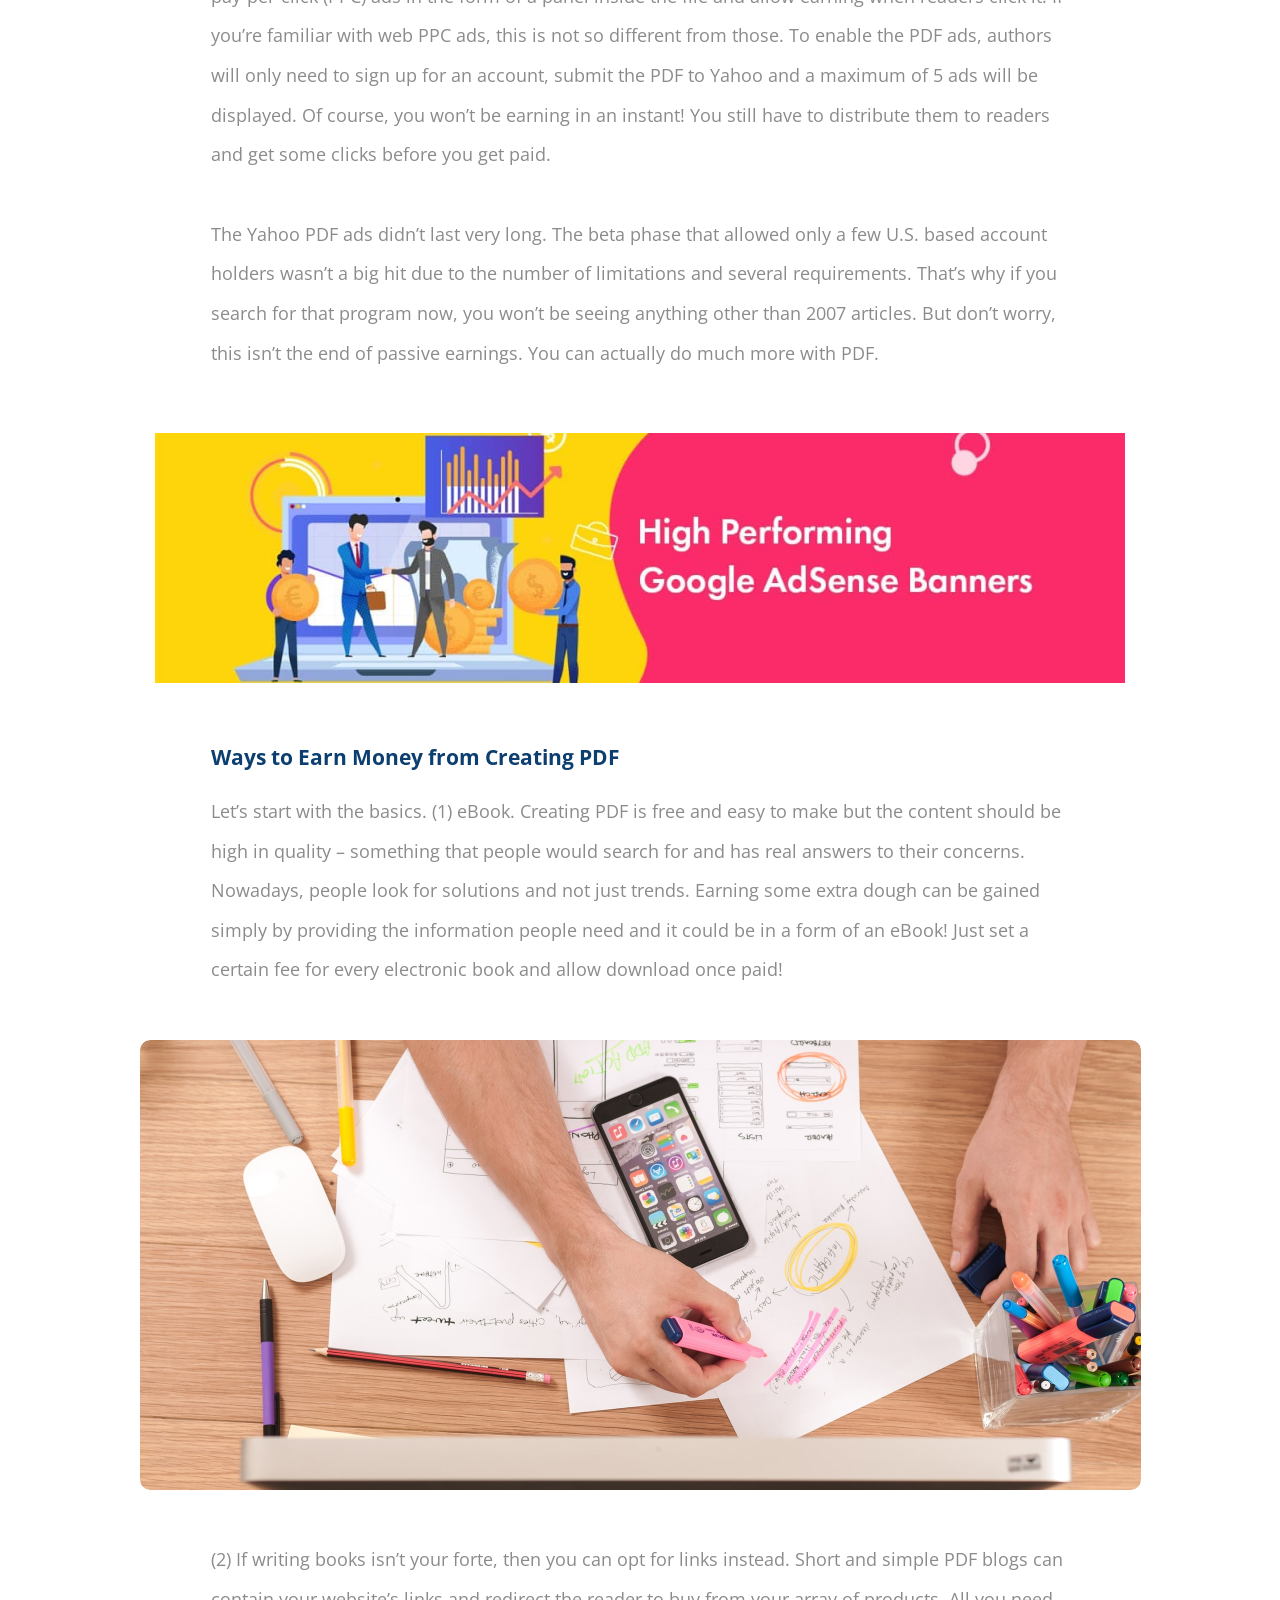
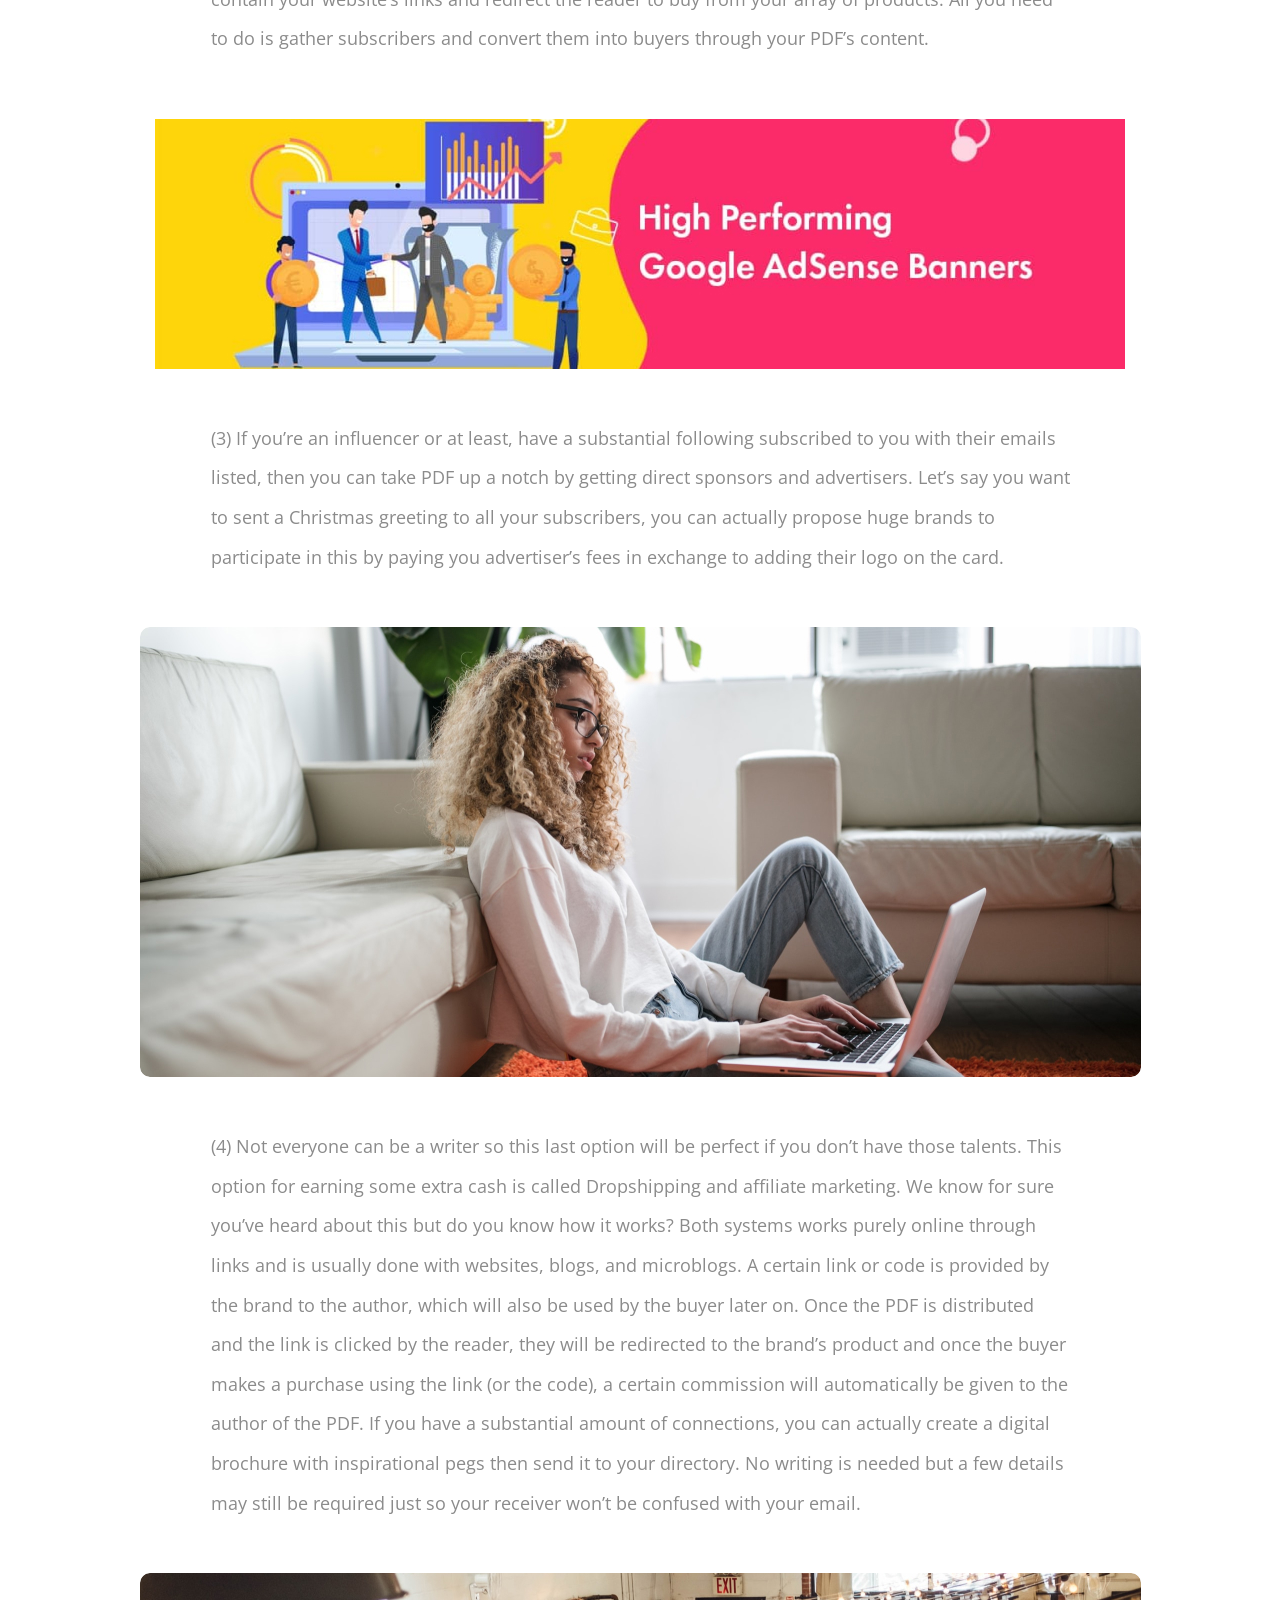
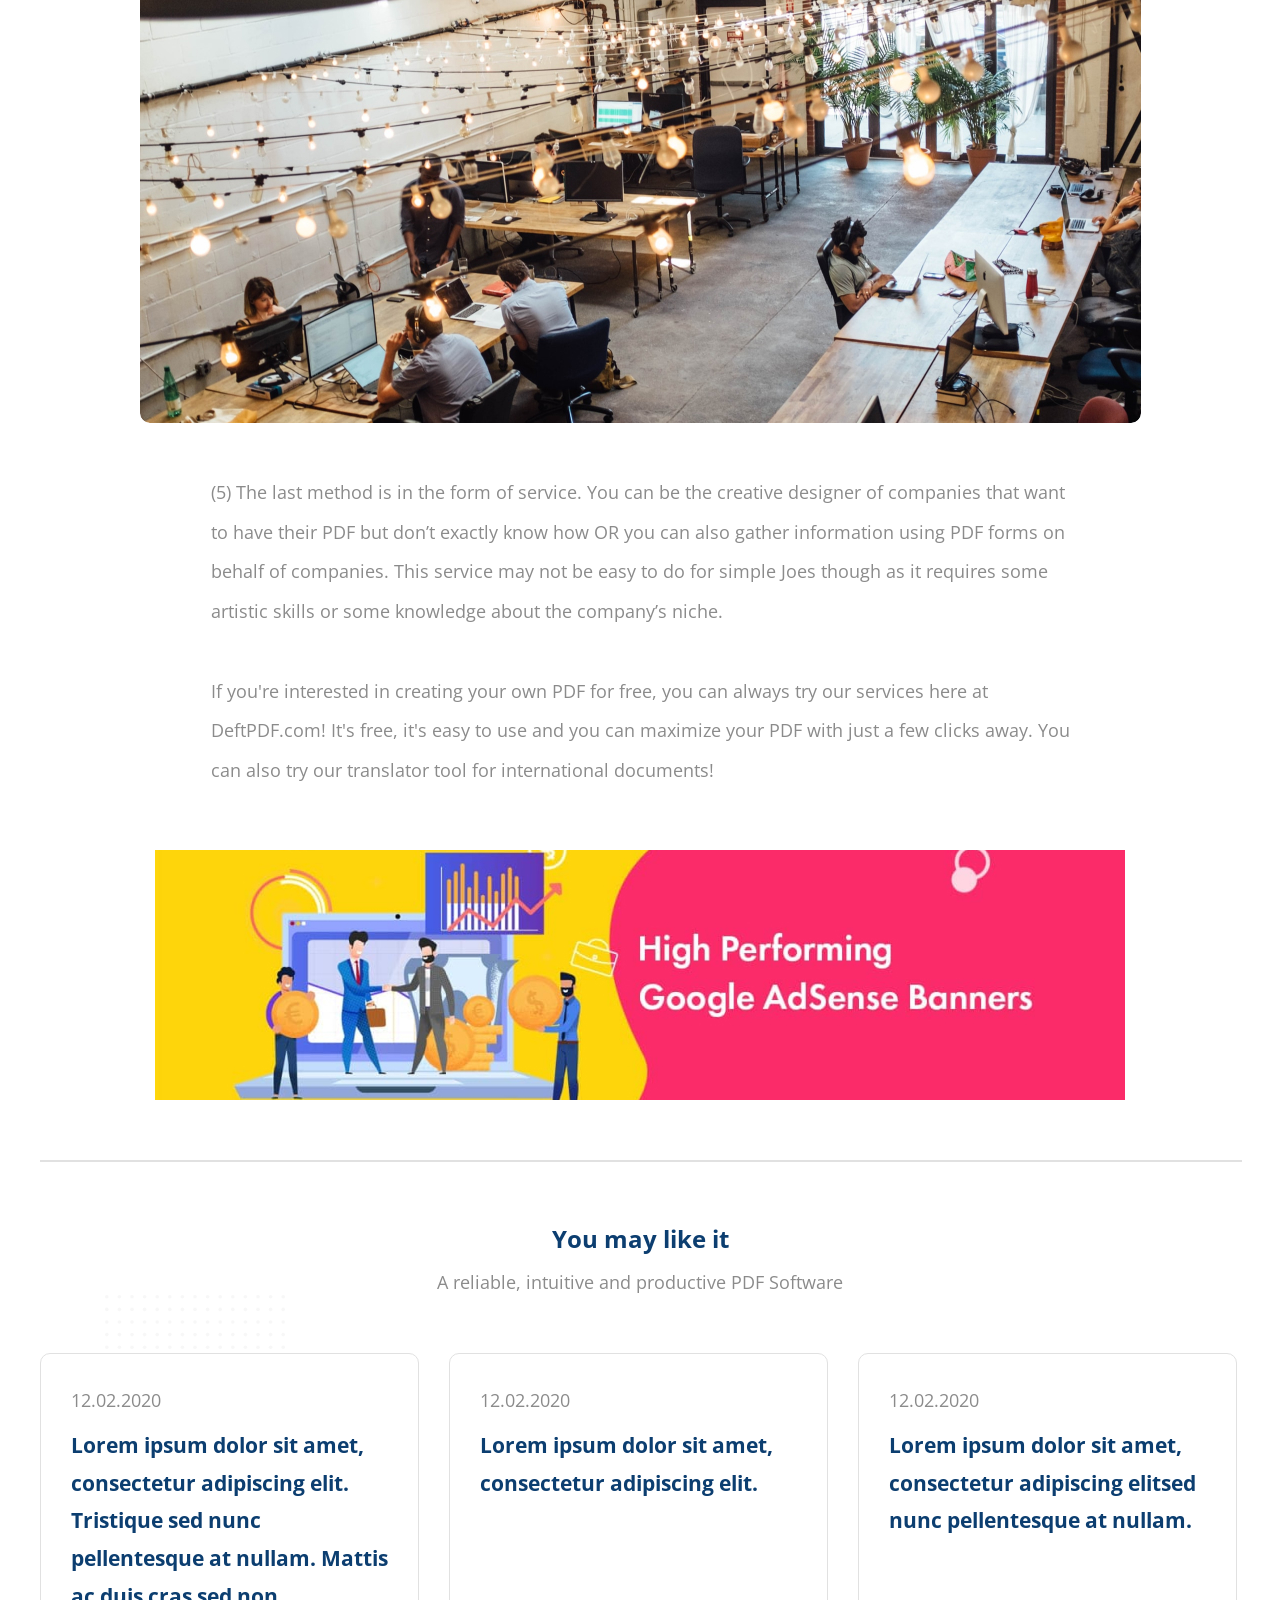
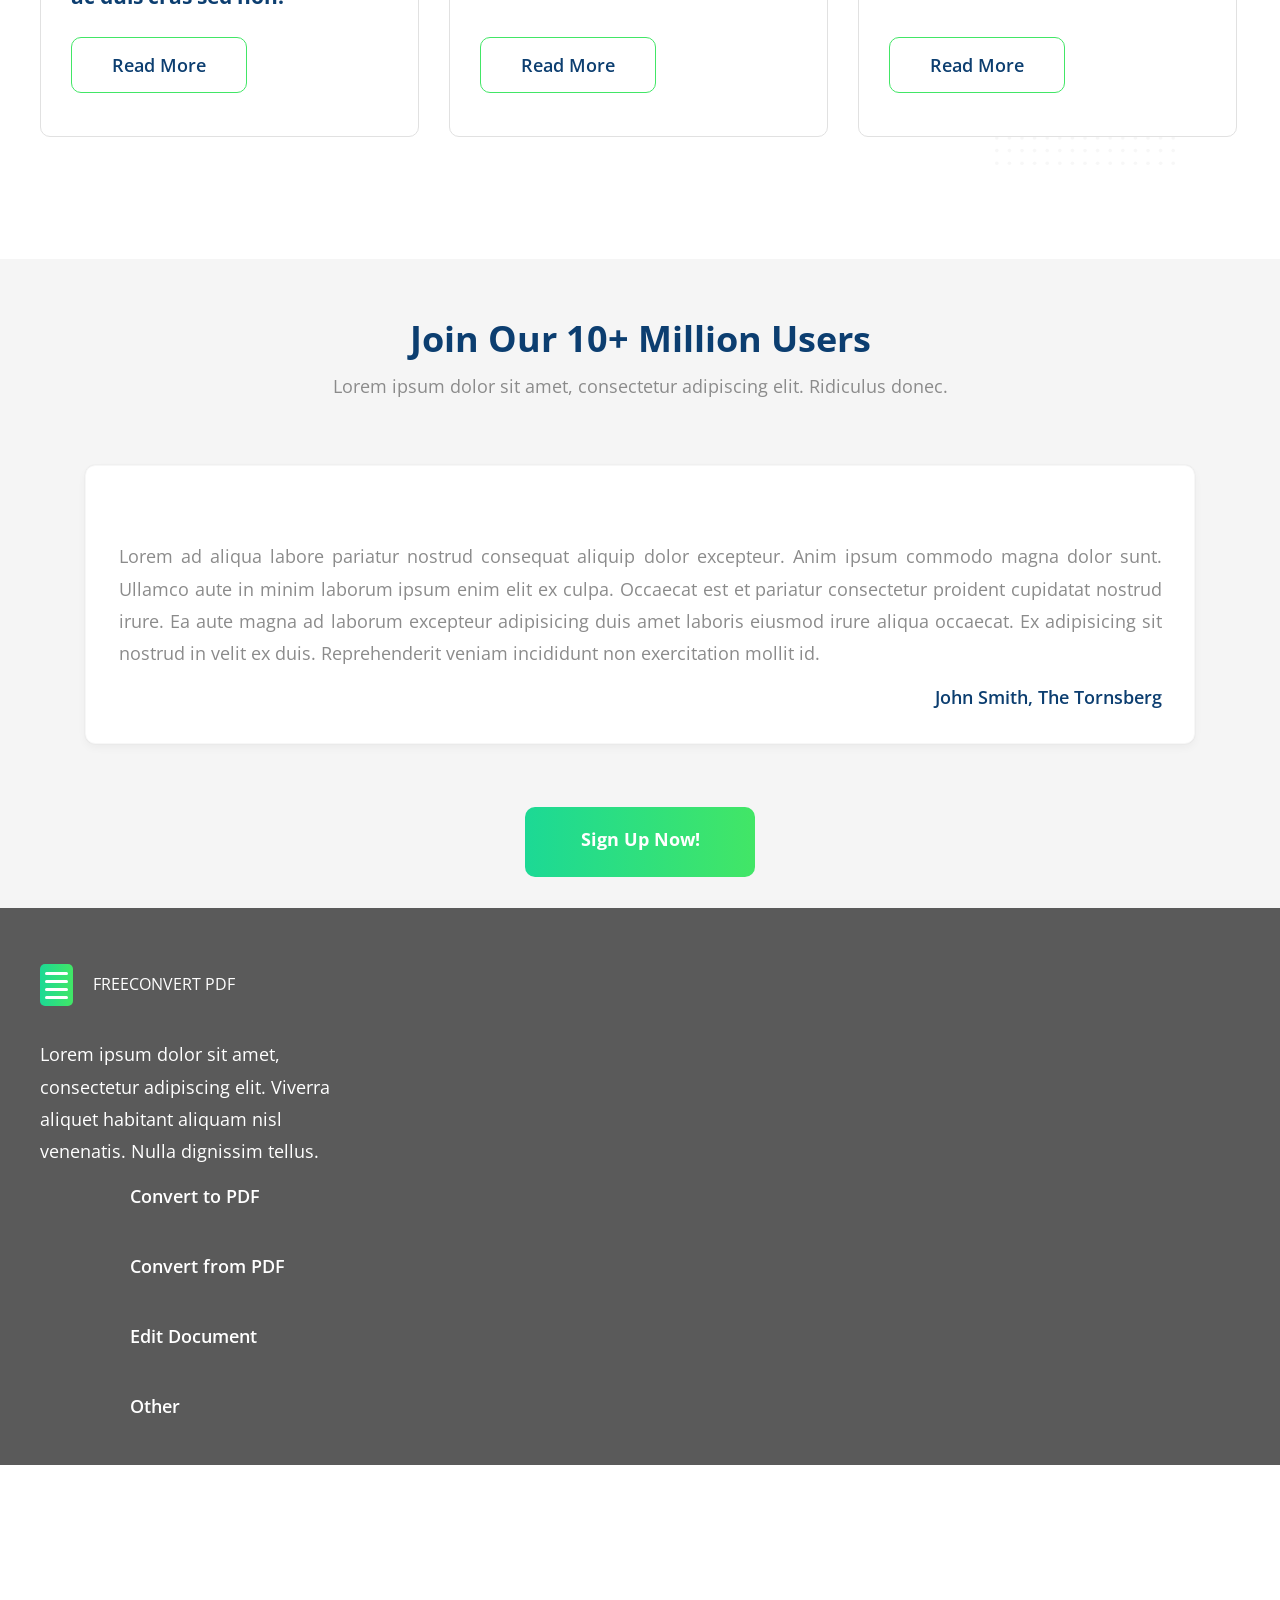
==== commit bd5706eb: "Update index.html" ====
--- a/index.html
+++ b/index.html
@@ -100,35 +100,85 @@
         <h4>You may like it</h4>
         <p img class="block-text">A reliable, intuitive and productive PDF Software</p>
         </div>
-        <img class="pattern" src="assets/img/Pattern.svg" alt="pattern">
-        <img class="pattern-2" src="assets/img/Pattern.svg" alt="pattern">
+        <div class="pattern"></div>
+        <div class="pattern-2"></div>
         <div class="wrapper">
         <div class="box-grid">
             <div class="box">
                 <p>12.02.2020</p>
                 <h5>Lorem ipsum dolor sit amet, consectetur adipiscing elit. Tristique sed nunc pellentesque at nullam. Mattis ac duis cras sed non.
                 </h5>
-                <ul>
-                    <li class="buttons"><a href="#">Read More</a></li>
-                </ul>
+                    <a href="#">Read More</a>
             </div>
             <div class="box">
                 <p>12.02.2020</p>
                 <h5>Lorem ipsum dolor sit amet, consectetur adipiscing elit.
                 </h5>
-                <ul>
-                    <li class="buttons"><a href="#">Read More</a></li>
-                </ul>
+                    <a href="#">Read More</a>
             </div>
             <div class="box">
                 <p>12.02.2020</p>
                 <h5> Lorem ipsum dolor sit amet, consectetur adipiscing elitsed nunc pellentesque at nullam.
                 </h5>
-                <ul>
-                    <li class="buttons"><a href="#">Read More</a></li>
-                </ul>
+                    <a href="#">Read More</a>
             </div> 
         </div>
+        </div>
+        <section>
+               <div class="wrapper">
+                <h2>Join Our 10+ Million Users</h2>  
+                <p>
+                    Lorem ipsum dolor sit amet, consectetur adipiscing elit. Ridiculus donec.
+                </p>
+                </div>
+                <div class="patern-2-1"></div>
+                <div class="patern-2-2"></div>
+                <div class="patern-2-3"></div>
+                <div class="patern-2-4"></div>
+                <div class="wrapper">
+                <div class="block-text-2">
+                  <div class="vector-1"></div>  
+                  <div class="vector-1-2"></div>  
+                  <p>
+                      Lorem ad aliqua labore pariatur nostrud consequat aliquip dolor excepteur. Anim ipsum commodo magna dolor sunt. Ullamco aute in minim laborum ipsum enim elit ex culpa. Occaecat est et pariatur consectetur proident cupidatat nostrud irure. Ea aute magna ad laborum excepteur adipisicing duis amet laboris eiusmod irure aliqua occaecat. Ex adipisicing sit nostrud in velit ex duis. Reprehenderit veniam incididunt non exercitation mollit id.
+                  </p>
+                  <p class="john">
+                      John Smith, The Tornsberg
+                  </p>
+                  <div class="button">
+                      <a href="#">Sign Up Now!</a>
+                  </div>
+                </div>
+                </div>
+        </section>
+        <div class="footer">
+            <div class="wrapper">
+              <div class="logo-footer">
+                  <a class="logo" href="#">
+                <img src="assets/img/logo.svg" alt="logo">
+                <h1>FREECONVERT PDF</h1>
+            </a>
+             <p>
+                 Lorem ipsum dolor sit amet, consectetur adipiscing elit. Viverra aliquet habitant aliquam nisl venenatis. Nulla dignissim tellus.
+             </p>
+              </div>
+               <div class="nav-footer">
+                   <h3>Convert to PDF</h3>
+               </div> 
+               <div class="nav-footer">
+                   <h3>Convert from PDF</h3>
+               </div> 
+               <div class="nav-footer">
+                   <h3>Edit Document</h3>
+               </div> 
+               <div class="nav-footer">
+                   <h3>Other</h3>
+               </div> 
+            </div>
+            <div class="patern-3-1"></div>
+           <div class="patern-3-2"></div>
+           <div class="patern-3-3"></div>
+           <div class="patern-3-4"></div>
         </div>
     </div>
 </body>
--- a/assets/css/style.css
+++ b/assets/css/style.css
@@ -1,7 +1,5 @@
 body {
     font-family: 'Open Sans', sans-serif;
-    width: 1440px;
-    margin: auto;
 }
 
 
@@ -18,6 +16,7 @@
     left: 0px;
     top: 0px;
     display: flex;
+    background-color: #FFFFFF;
     box-shadow: 0px 4px 8px rgba(0, 0, 0, 0.04), 0px 0px 2px rgba(0, 0, 0, 0.06), 0px 0px 1px rgba(0, 0, 0, 0.04);
     z-index: 10;
 }
@@ -25,6 +24,10 @@
 .logo {
     display: flex;
     align-items: center;
+}
+
+h1 {
+    color: #0C3E70;
 }
 
 .logo img {
@@ -172,13 +175,17 @@
 .pattern {
     width: 180px;
     height: 180px;
+    background-image: url(../img/Pattern.svg);
+    margin-left: 105px;
 }
 
 .pattern-2 {
     width: 180px;
     height: 180px;
     float: right;
-    margin-top: 282px;
+    background-image: url(../img/Pattern.svg);
+    margin-top: 110px;
+    margin-right: 105px;
 }
 
 h2 {
@@ -279,17 +286,10 @@
 }
 
 .box a {
-    font-size: 18px;
-    line-height: 25px;
-    color: #0C3E70;
-}
-
-.box-grid {
-    display: flex;
-    align-items: center;
-}
-
-.buttons {
+    font-weight: 600;
+    font-size: 18px;
+    line-height: 25px;
+    color: #0C3E70;
     width: 102px;
     border: 1px solid #42E666;
     border-radius: 10px;
@@ -297,18 +297,202 @@
     padding-right: 40px;
     padding-bottom: 15px;
     padding-left: 40px;
-}
-
-.buttons a {
-    font-size: 18px;
-    line-height: 25px;
-    color: #0C3E70;
-}
-
-.box ul {
-    display: flex;
-    align-items: center;
-    text-align: center;
-}
-
-
+    margin-left: 30px;
+}
+
+.box-grid {
+    display: flex;
+    align-items: center;
+}
+
+section {
+    height: 649px;
+    background: #F5F5F5;
+}
+
+section h2 {
+    font-weight: bold;
+    font-size: 36px;
+    line-height: 40px;
+    padding-top: 60px;
+    text-align: center;
+    color: #0C3E70;
+}
+
+section p {
+    font-size: 18px;
+    line-height: 25px;
+    text-align: center;
+    margin-top: 15px;
+    color: #8B8B8B;
+}
+
+.patern-2-1, .patern-2-2 {
+    width: 180px;
+    height: 180px;
+    display: inline-block;
+    margin-right: 5px;
+    margin-bottom: 364px;
+    background-image: url(../img/Pattern-1.svg);
+}
+
+.patern-2-1 {
+    margin-left: 105px;
+}
+
+.patern-2-3 {
+    margin-right: 110px;
+}
+
+.patern-2-3, .patern-2-4 {
+    width: 180px;
+    height: 180px;
+    margin-left: 10px;
+    float: right;
+    margin-top: 249px;
+    display: inline-block;
+    background-image: url(../img/Pattern-1.svg);
+}
+
+.block-text-2 {
+    width: 1110px;
+    height: 279px;
+    position: relative;
+    bottom: 480px;
+    background: #FFFFFF;
+    border: 1px solid #F7F7F7;
+    box-sizing: border-box;
+    box-shadow: 0px 4px 8px rgba(0, 0, 0, 0.04), 0px 0px 2px rgba(0, 0, 0, 0.06), 0px 0px 1px rgba(0, 0, 0, 0.04);
+    border-radius: 10px;
+    margin: auto;
+}
+
+.vector-1, .vector-1-2 {
+    width: 16px;
+    height: 27px;
+    margin-top: 30px;
+    display: inline-block;
+    background-image: url(../img/Vector%20-1.png);
+}
+
+.vector-1 {
+    margin-left: 33px;
+}
+
+.block-text-2 p {
+    width: 1043px;
+    height: 126px;
+    font-size: 18px;
+    line-height: 180%;
+    color: #8B8B8B;
+    text-align: justify;
+    margin-left: 33px;
+}
+
+ p.john {
+    font-weight: 600;
+    font-size: 18px;
+    line-height: 180%;
+    text-align: right;
+    color: #0C3E70;
+}
+
+.button {
+    width: 230px;
+    height: 70px;
+    background: linear-gradient(90deg, #1CD995 0%, #42E666 100%);
+    border-radius: 10px;
+    display: flex;
+    align-items: center;
+    text-align: center;
+    margin: auto;
+}
+
+.block-text-2 a {
+    width: 192px;
+    height: 30px;
+    font-weight: bold;
+    font-size: 18px;
+    line-height: 25px;
+    border-radius: 10px;
+    padding-top: 20px;
+    padding-right: 19px;
+    padding-bottom: 20px;
+    padding-left: 19px;
+    color: #FFFFFF;
+}
+
+
+/* 
+
+FOOTER
+
+*/
+
+.patern-3-1, .patern-3-2,
+.patern-3-3, .patern-3-4 {
+    width: 180px;
+    height: 180px;
+    margin-bottom: 10px;
+    background-image: url(../img/Pattern-1.svg);
+}
+
+.patern-3-1, .patern-3-3 {
+    float: left;
+    margin-left: 110px;
+    position: relative;
+    bottom: 480px;
+}
+
+.patern-3-2, .patern-3-4 {
+    margin-left: 1260px;
+}
+
+.patern-3-2 {
+    
+}
+
+.patern-3-1 {
+    
+}
+
+.footer {
+    height: 557px;
+    background: linear-gradient(0deg, #5A5A5A, #5A5A5A);
+}
+
+.logo-footer h1 {
+    height: 18px;
+    color: #FFFFFF;
+    margin-right: 71px;
+    margin-top: 56px;
+}
+
+.logo-footer img {
+    margin-top: 56px;
+}
+
+.logo-footer p {
+    width: 317px;
+    height: 128px;
+    font-size: 18px;
+    line-height: 180%;
+    color: #FFFFFF;
+    margin-top: 32px;
+}
+
+.nav-footer h3 {
+    height: 40px;
+    font-weight: 600;
+    font-size: 18px;
+    line-height: 25px;
+    text-align: center;
+    margin-left: 90px;
+    display: flex;
+    align-items: center;
+    color: #FFFFFF;
+}
+
+.footer .wrapper {
+   
+}
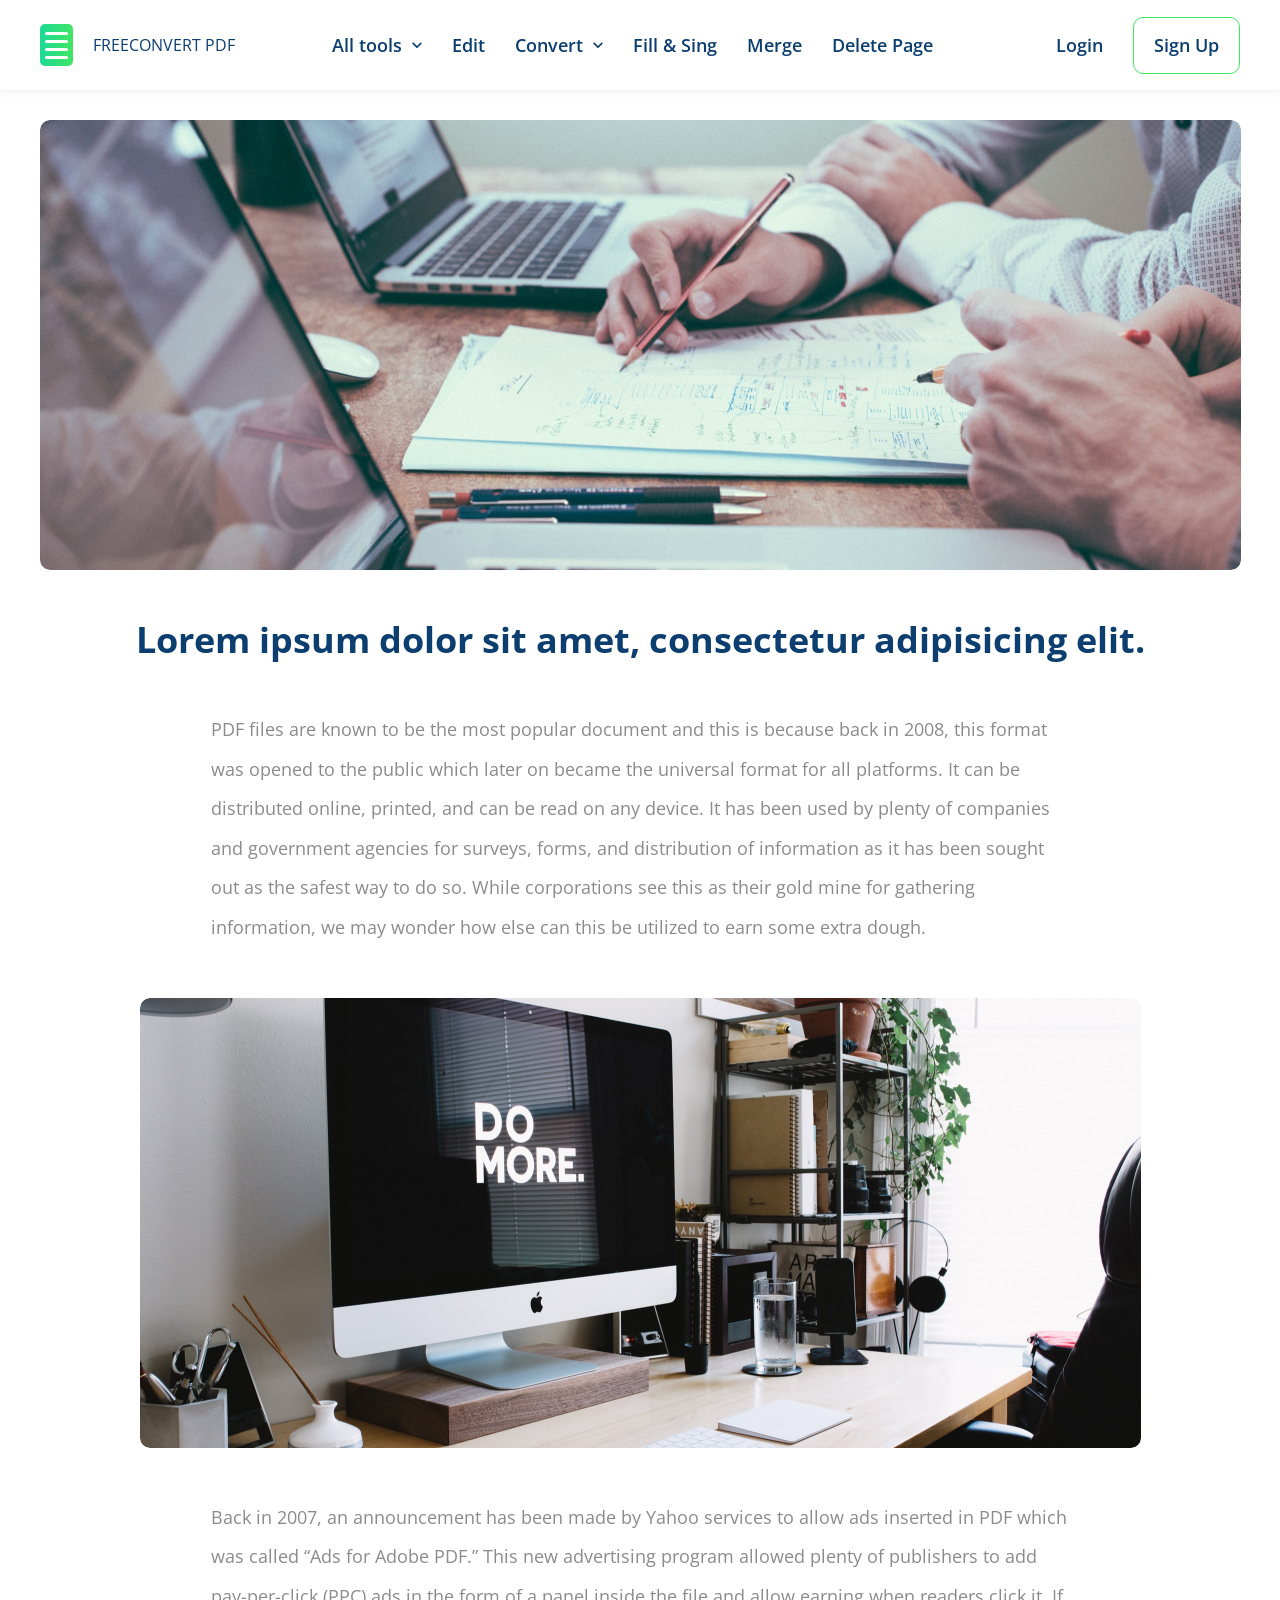
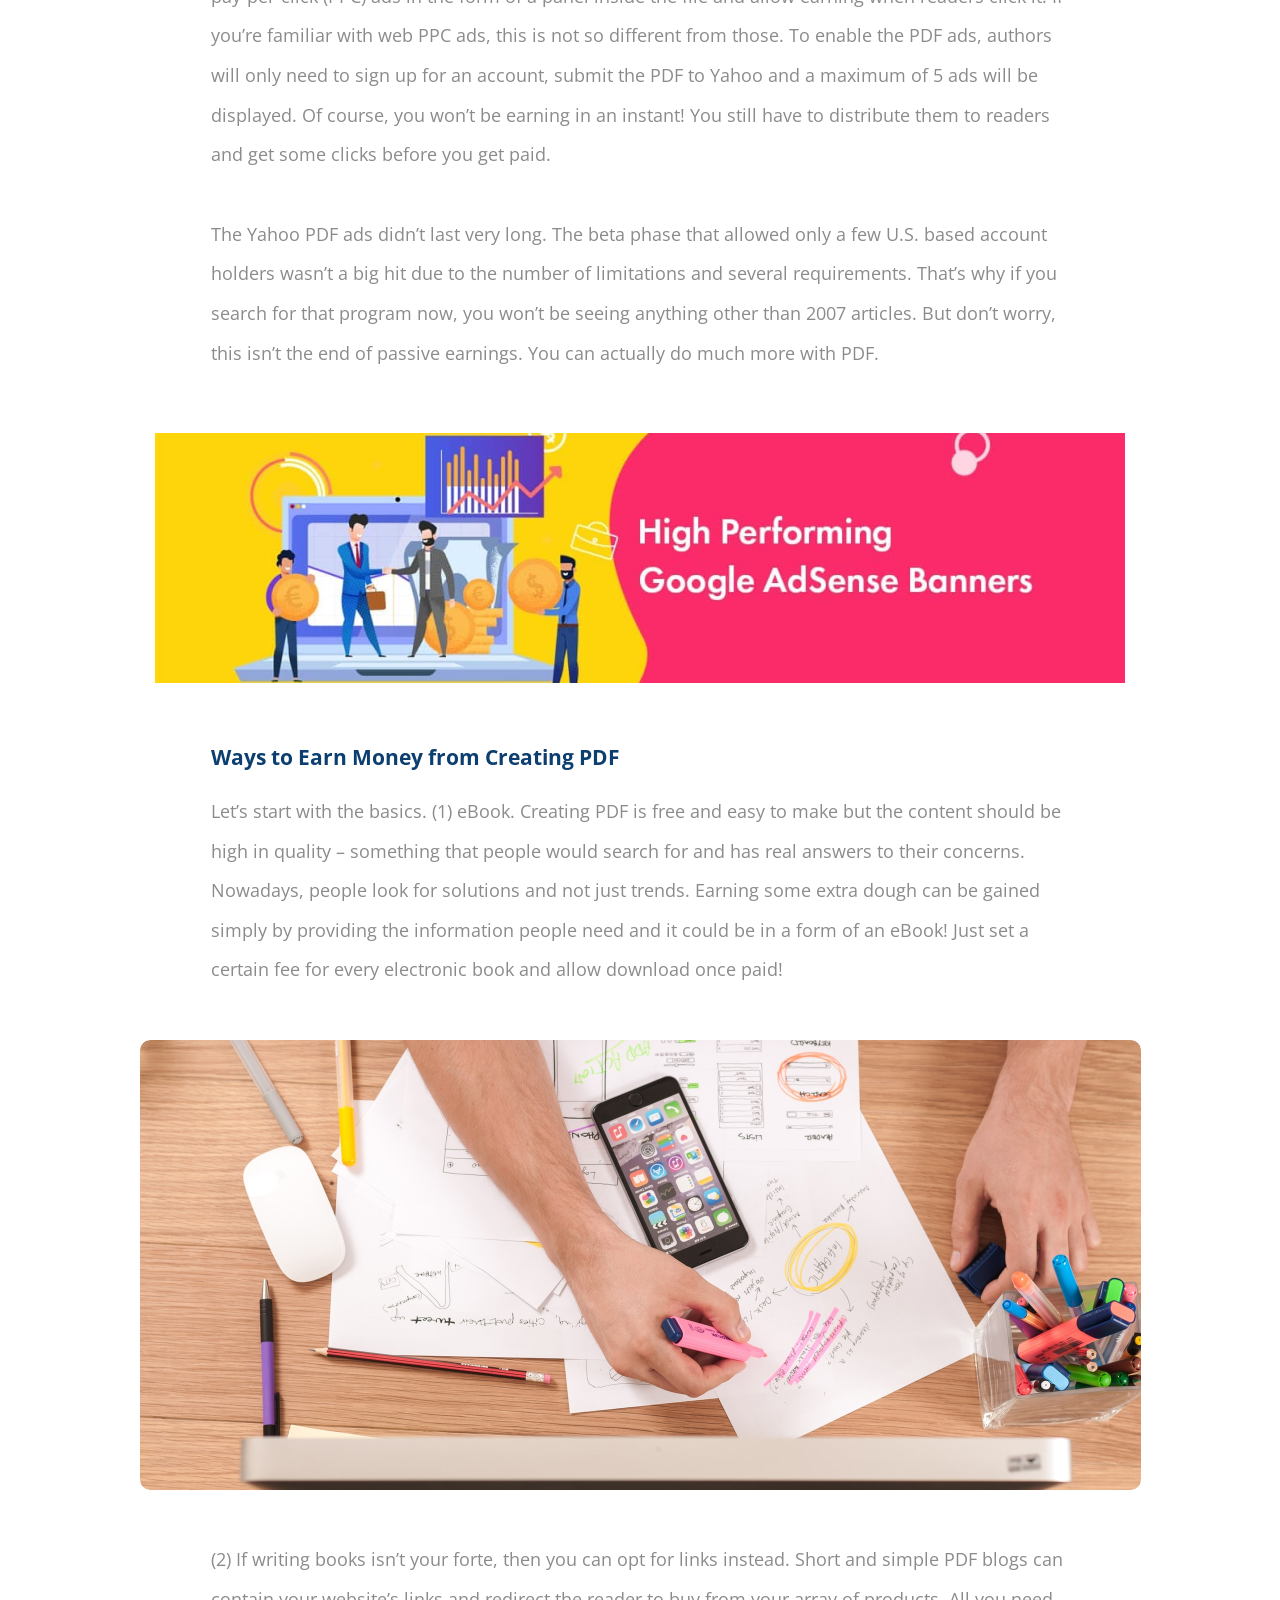
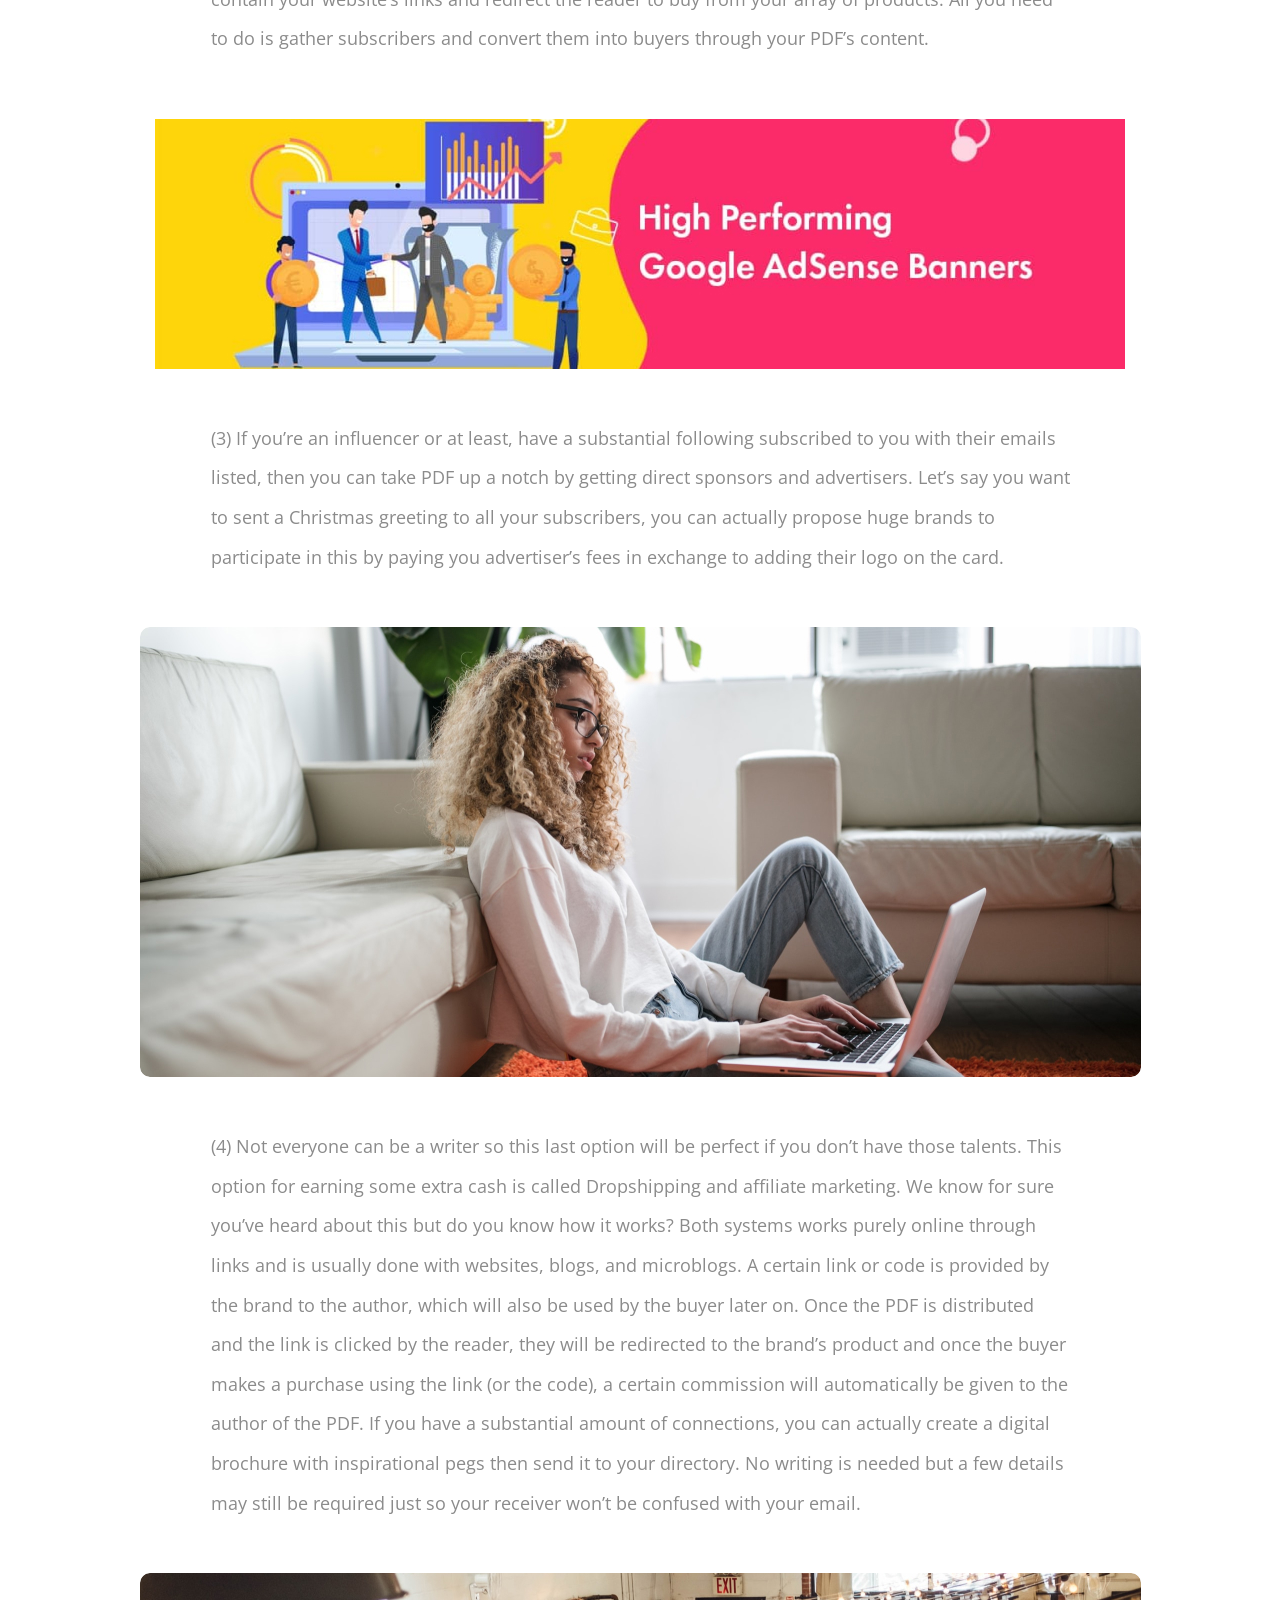
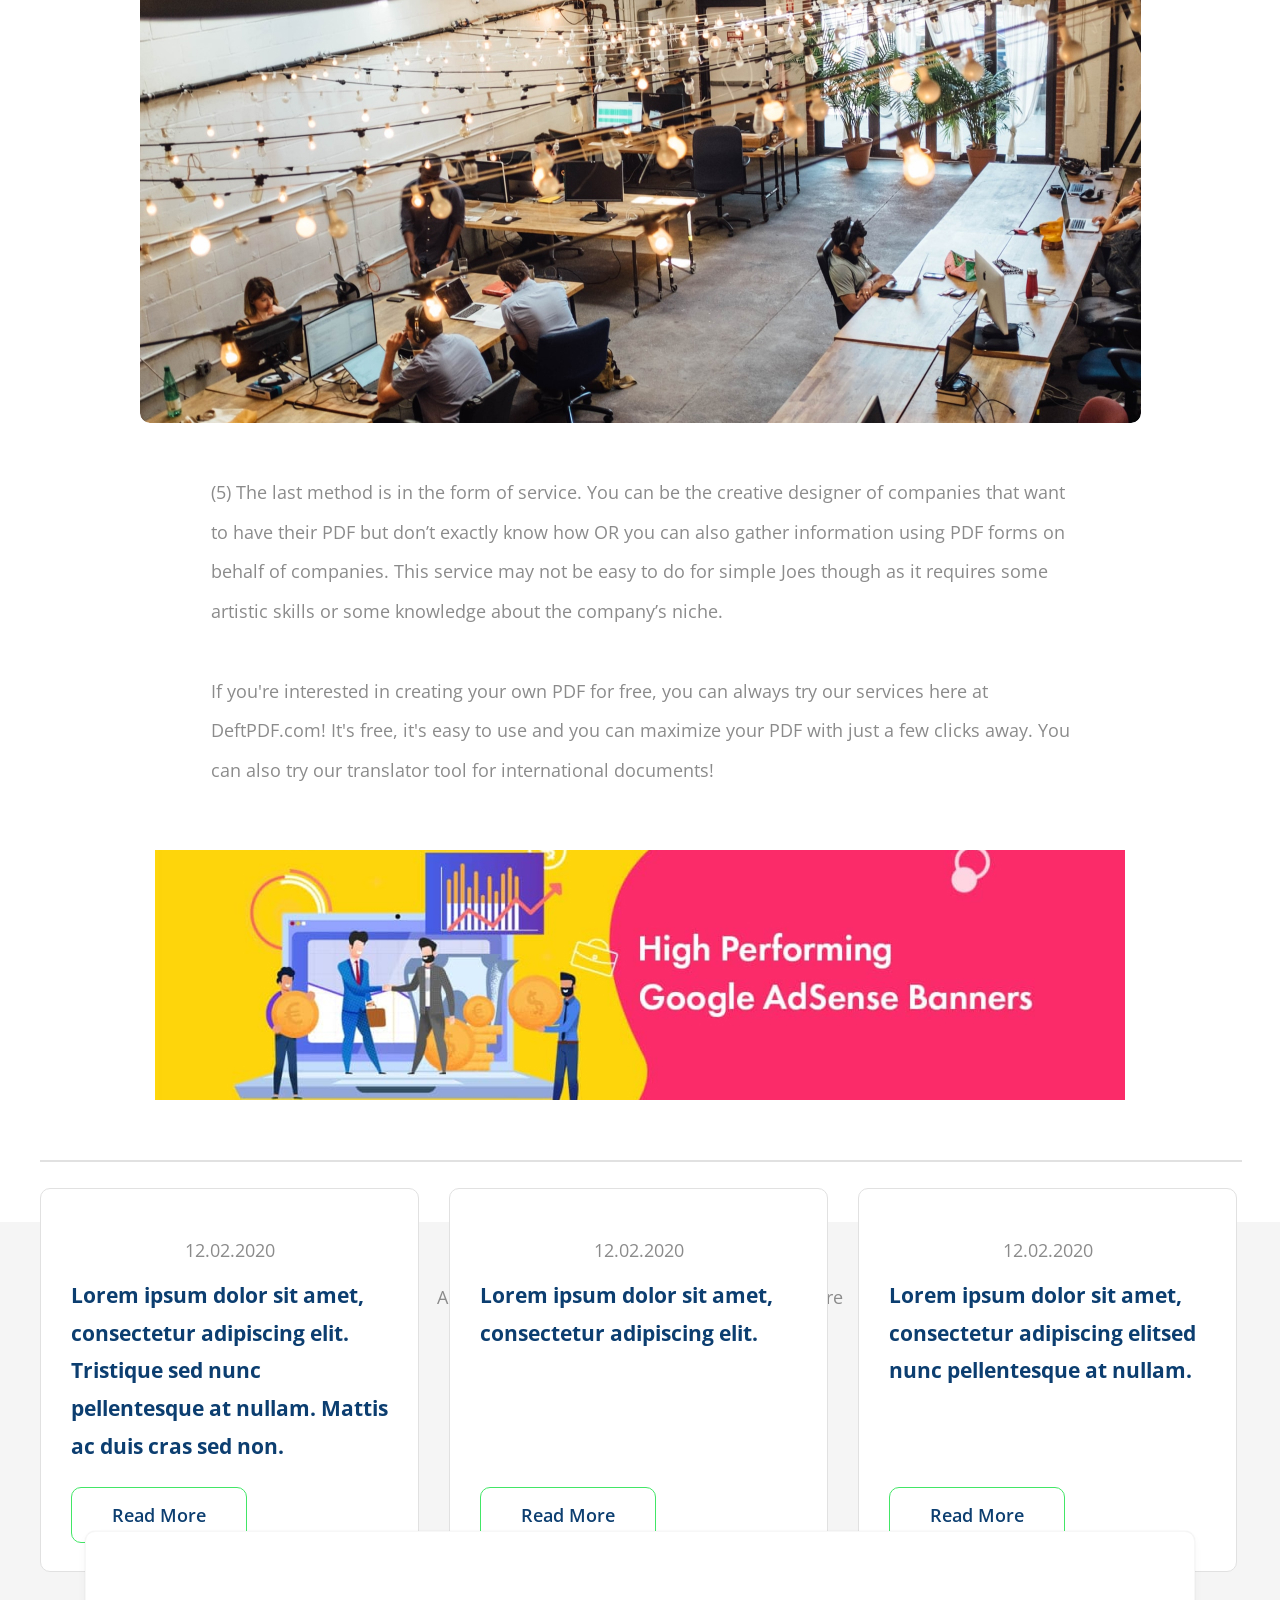
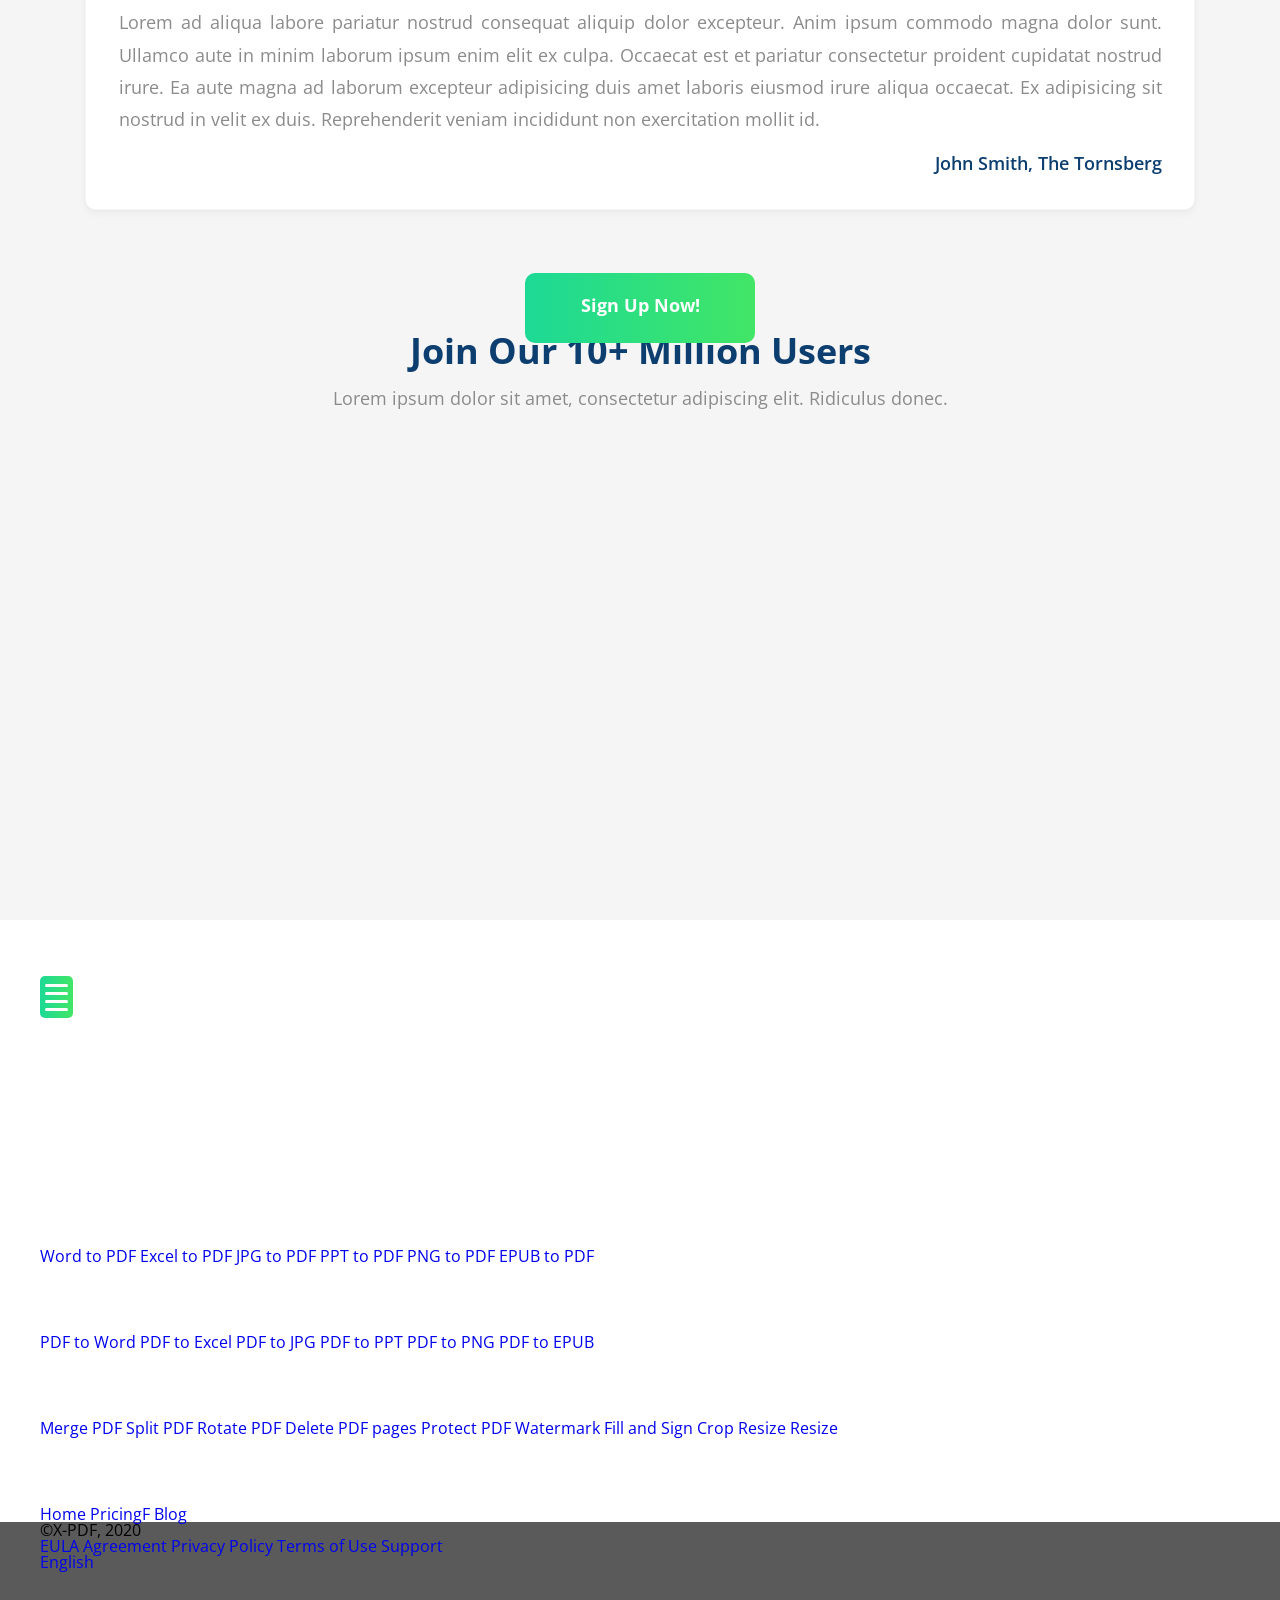
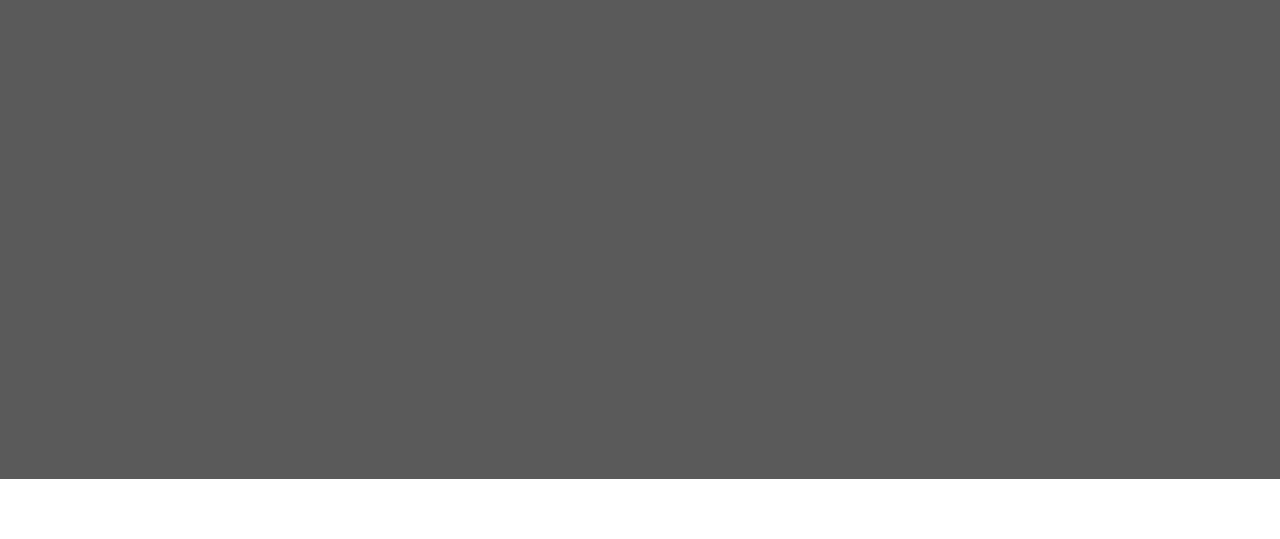
==== commit 0c3dc391: "Update index.html" ====
--- a/index.html
+++ b/index.html
@@ -2,13 +2,12 @@
 <html lang="en">
 
 <head>
-   <link rel="stylesheet" href="assets/css/reset.css" type="text/css">
-   <link rel="stylesheet" href="assets/css/style.css" type="text/css">
-   <meta name="viewport" content="width=device-width, initial-scale=1, maximum-scale=1">
-   <link rel="preconnect" href="https://fonts.gstatic.com">
-   <link href="https://fonts.googleapis.com/css2?family=Open+Sans&display=swap" rel="stylesheet">
-   
-   <meta charset="UTF-8">
+    <link rel="stylesheet" href="assets/css/reset.css" type="text/css">
+    <link rel="stylesheet" href="assets/css/style.css" type="text/css">
+    <meta name="viewport" content="width=device-width, initial-scale=1, maximum-scale=1">
+    <link rel="preconnect" href="https://fonts.gstatic.com">
+    <link href="https://fonts.googleapis.com/css2?family=Open+Sans&display=swap" rel="stylesheet">
+    <meta charset="UTF-8">
     <title>Freeconvert</title>
 </head>
 
@@ -21,13 +20,9 @@
             </a>
             <nav>
                 <ul>
-                    <li class="has-children">
-                        <a href="#">All tools</a>
-                    </li>
+                    <li class="has-children"> <a href="#">All tools</a> </li>
                     <li><a href="#">Edit</a></li>
-                    <li class="has-children">
-                        <a href="#">Convert</a>
-                    </li>
+                    <li class="has-children"> <a href="#">Convert</a> </li>
                     <li><a href="#">Fill & Sing</a></li>
                     <li><a href="#">Merge</a></li>
                     <li><a href="#">Delete Page</a></li>
@@ -44,142 +39,168 @@
                 Lorem ipsum dolor sit amet, consectetur adipisicing elit.
             </h2>
             <div class="text">
+                <p> 
+                PDF files are known to be the most popular document and this is because back in 2008, this format was opened to the public which later on became the universal format for all platforms. It can be distributed online, printed, and can be read on any device. It has been used by plenty of companies and government agencies for surveys, forms, and distribution of information as it has been sought out as the safest way to do so. While corporations see this as their gold mine for gathering information, we may wonder how else can this be utilized to earn some extra dough. 
+                </p>
+            </div>
+            <div class="img-2"></div>
+            <div class="text">
                 <p>
-                    PDF files are known to be the most popular document and this is because back in 2008, this format was opened to the public which later on became the universal format for all platforms. It can be distributed online, printed, and can be read on any device. It has been used by plenty of companies and government agencies for surveys, forms, and distribution of information as it has been sought out as the safest way to do so. While corporations see this as their gold mine for gathering information, we may wonder how else can this be utilized to earn some extra dough.
-                </p>
-            </div>
-            <div class="img-2"></div>
-            <div class="text">
-            <p>
-                Back in 2007, an announcement has been made by Yahoo services to allow ads inserted in PDF which was called “Ads for Adobe PDF.” This new advertising program allowed plenty of publishers to add pay-per-click (PPC) ads in the form of a panel inside the file and allow earning when readers click it. If you’re familiar with web PPC ads, this is not so different from those. To enable the PDF ads, authors will only need to sign up for an account, submit the PDF to Yahoo and a maximum of 5 ads will be displayed. Of course, you won’t be earning in an instant! You still have to distribute them to readers and get some clicks before you get paid.
-            </p>
-        </div>
-        <div class="text-2">
-            <p>
-                The Yahoo PDF ads didn’t last very long. The beta phase that allowed only a few U.S. based account holders wasn’t a big hit due to the number of limitations and several requirements. That’s why if you search for that program now, you won’t be seeing anything other than 2007 articles. But don’t worry, this isn’t the end of passive earnings. You can actually do much more with PDF.
-            </p>
-        </div>
-        <div class="img-3"></div>
-        <div class="text">
-            <h3>Ways to Earn Money from Creating PDF</h3>
-            <p>
-                Let’s start with the basics. (1) eBook. Creating PDF is free and easy to make but the content should be high in quality – something that people would search for and has real answers to their concerns. Nowadays, people look for solutions and not just trends. Earning some extra dough can be gained simply by providing the information people need and it could be in a form of an eBook! Just set a certain fee for every electronic book and allow download once paid!
-            </p>
-        </div>
-        <div class="img-4"></div>
-        <div class="text">
-            <p>
-                (2) If writing books isn’t your forte, then you can opt for links instead. Short and simple PDF blogs can contain your website’s links and redirect the reader to buy from your array of products. All you need to do is gather subscribers and convert them into buyers through your PDF’s content.
-            </p>
-        </div>
-        <div class="img-3"></div>
-        <div class="text">
-            <p>
-                (3) If you’re an influencer or at least, have a substantial following subscribed to you with their emails listed, then you can take PDF up a notch by getting direct sponsors and advertisers. Let’s say you want to sent a Christmas greeting to all your subscribers, you can actually propose huge brands to participate in this by paying you advertiser’s fees in exchange to adding their logo on the card.
-            </p>
-        </div>
-        <div class="img-5"></div>
-        <div class="text">
-            <p>
-                (4) Not everyone can be a writer so this last option will be perfect if you don’t have those talents. This option for earning some extra cash is called Dropshipping and affiliate marketing. We know for sure you’ve heard about this but do you know how it works? Both systems works purely online through links and is usually done with websites, blogs, and microblogs. A certain link or code is provided by the brand to the author, which will also be used by the buyer later on. Once the PDF is distributed and the link is clicked by the reader, they will be redirected to the brand’s product and once the buyer makes a purchase using the link (or the code), a certain commission will automatically be given to the author of the PDF. If you have a substantial amount of connections, you can actually create a digital brochure with inspirational pegs then send it to your directory. No writing is needed but a few details may still be required just so your receiver won’t be confused with your email.
-            </p>
-        </div>
-        <div class="img-6"></div>
-        <div class="text">
-            <p>
-                (5) The last method is in the form of service. You can be the creative designer of companies that want to have their PDF but don’t exactly know how OR you can also gather information using PDF forms on behalf of companies. This service may not be easy to do for simple Joes though as it requires some artistic skills or some knowledge about the company’s niche.
-            </p>
-        </div>
-        <div class="text-2">
-            <p>
+                 Back in 2007, an announcement has been made by Yahoo services to allow ads inserted in PDF which was called “Ads for Adobe PDF.” This new advertising program allowed plenty of publishers to add pay-per-click (PPC) ads in the form of a panel inside the file and allow earning when readers click it. If you’re familiar with web PPC ads, this is not so different from those. To enable the PDF ads, authors will only need to sign up for an account, submit the PDF to Yahoo and a maximum of 5 ads will be displayed. Of course, you won’t be earning in an instant! You still have to distribute them to readers and get some clicks before you get paid. 
+                </p>
+            </div>
+            <div class="text-2">
+                <p> 
+                The Yahoo PDF ads didn’t last very long. The beta phase that allowed only a few U.S. based account holders wasn’t a big hit due to the number of limitations and several requirements. That’s why if you search for that program now, you won’t be seeing anything other than 2007 articles. But don’t worry, this isn’t the end of passive earnings. You can actually do much more with PDF. 
+                </p>
+            </div>
+            <div class="img-3"></div>
+            <div class="text">
+                <h3>Ways to Earn Money from Creating PDF</h3>
+                <p> 
+                Let’s start with the basics. (1) eBook. Creating PDF is free and easy to make but the content should be high in quality – something that people would search for and has real answers to their concerns. Nowadays, people look for solutions and not just trends. Earning some extra dough can be gained simply by providing the information people need and it could be in a form of an eBook! Just set a certain fee for every electronic book and allow download once paid! </p>
+            </div>
+            <div class="img-4"></div>
+            <div class="text">
+                <p> 
+                (2) If writing books isn’t your forte, then you can opt for links instead. Short and simple PDF blogs can contain your website’s links and redirect the reader to buy from your array of products. All you need to do is gather subscribers and convert them into buyers through your PDF’s content. 
+                </p>
+            </div>
+            <div class="img-3"></div>
+            <div class="text">
+                <p> 
+                (3) If you’re an influencer or at least, have a substantial following subscribed to you with their emails listed, then you can take PDF up a notch by getting direct sponsors and advertisers. Let’s say you want to sent a Christmas greeting to all your subscribers, you can actually propose huge brands to participate in this by paying you advertiser’s fees in exchange to adding their logo on the card. 
+                </p>
+            </div>
+            <div class="img-5"></div>
+            <div class="text">
+                <p> 
+                (4) Not everyone can be a writer so this last option will be perfect if you don’t have those talents. This option for earning some extra cash is called Dropshipping and affiliate marketing. We know for sure you’ve heard about this but do you know how it works? Both systems works purely online through links and is usually done with websites, blogs, and microblogs. A certain link or code is provided by the brand to the author, which will also be used by the buyer later on. Once the PDF is distributed and the link is clicked by the reader, they will be redirected to the brand’s product and once the buyer makes a purchase using the link (or the code), a certain commission will automatically be given to the author of the PDF. If you have a substantial amount of connections, you can actually create a digital brochure with inspirational pegs then send it to your directory. No writing is needed but a few details may still be required just so your receiver won’t be confused with your email. 
+                </p>
+            </div>
+            <div class="img-6"></div>
+            <div class="text">
+                <p> 
+                (5) The last method is in the form of service. You can be the creative designer of companies that want to have their PDF but don’t exactly know how OR you can also gather information using PDF forms on behalf of companies. This service may not be easy to do for simple Joes though as it requires some artistic skills or some knowledge about the company’s niche. 
+                </p>
+            </div>
+            <div class="text-2">
+                <p> 
                 If you're interested in creating your own PDF for free, you can always try our services here at DeftPDF.com! It's free, it's easy to use and you can maximize your PDF with just a few clicks away. You can also try our translator tool for international documents! 
-            </p>
-        </div>
-        <div class="img-3"></div>
-        <div class="decor-line"></div>
-        <h4>You may like it</h4>
-        <p img class="block-text">A reliable, intuitive and productive PDF Software</p>
-        </div>
-        <div class="pattern"></div>
-        <div class="pattern-2"></div>
-        <div class="wrapper">
-        <div class="box-grid">
-            <div class="box">
-                <p>12.02.2020</p>
-                <h5>Lorem ipsum dolor sit amet, consectetur adipiscing elit. Tristique sed nunc pellentesque at nullam. Mattis ac duis cras sed non.
-                </h5>
-                    <a href="#">Read More</a>
-            </div>
-            <div class="box">
-                <p>12.02.2020</p>
-                <h5>Lorem ipsum dolor sit amet, consectetur adipiscing elit.
-                </h5>
-                    <a href="#">Read More</a>
-            </div>
-            <div class="box">
-                <p>12.02.2020</p>
-                <h5> Lorem ipsum dolor sit amet, consectetur adipiscing elitsed nunc pellentesque at nullam.
-                </h5>
-                    <a href="#">Read More</a>
-            </div> 
-        </div>
-        </div>
-        <section>
-               <div class="wrapper">
-                <h2>Join Our 10+ Million Users</h2>  
-                <p>
-                    Lorem ipsum dolor sit amet, consectetur adipiscing elit. Ridiculus donec.
-                </p>
-                </div>
-                <div class="patern-2-1"></div>
-                <div class="patern-2-2"></div>
-                <div class="patern-2-3"></div>
-                <div class="patern-2-4"></div>
-                <div class="wrapper">
+                </p>
+            </div>
+            <div class="img-3"></div>
+            <div class="decor-line"></div>
+        </div>
+        <section class="grid-box">
+            <div class="wrapper">
+                <h4>You may like it</h4>
+                <p img class="block-text">A reliable, intuitive and productive PDF Software</p>
+                <div class="box-grid">
+                    <div class="box">
+                        <p>12.02.2020</p>
+                        <h5>
+                        Lorem ipsum dolor sit amet, consectetur adipiscing elit. Tristique sed nunc pellentesque at nullam. Mattis ac duis cras sed non.
+                        </h5> 
+                        <a href="#">Read More</a> 
+                    </div>
+                    <div class="box">
+                        <p>12.02.2020</p>
+                        <h5>
+                        Lorem ipsum dolor sit amet, consectetur adipiscing elit.
+                        </h5> 
+                        <a href="#">Read More</a> 
+                   </div>
+                    <div class="box">
+                        <p>12.02.2020</p>
+                        <h5>
+                         Lorem ipsum dolor sit amet, consectetur adipiscing elitsed nunc pellentesque at nullam.
+                         </h5> 
+                         <a href="#">Read More</a> </div>
+                </div>
+            </div>
+        </section>
+        <section class="box-john">
+            <div class="wrapper">
+                <h2>Join Our 10+ Million Users</h2>
+                <p> 
+                Lorem ipsum dolor sit amet, consectetur adipiscing elit. Ridiculus donec.
+                </p>
                 <div class="block-text-2">
-                  <div class="vector-1"></div>  
-                  <div class="vector-1-2"></div>  
-                  <p>
-                      Lorem ad aliqua labore pariatur nostrud consequat aliquip dolor excepteur. Anim ipsum commodo magna dolor sunt. Ullamco aute in minim laborum ipsum enim elit ex culpa. Occaecat est et pariatur consectetur proident cupidatat nostrud irure. Ea aute magna ad laborum excepteur adipisicing duis amet laboris eiusmod irure aliqua occaecat. Ex adipisicing sit nostrud in velit ex duis. Reprehenderit veniam incididunt non exercitation mollit id.
-                  </p>
-                  <p class="john">
-                      John Smith, The Tornsberg
-                  </p>
-                  <div class="button">
-                      <a href="#">Sign Up Now!</a>
-                  </div>
-                </div>
-                </div>
+                    <div class="vector-1"></div>
+                    <div class="vector-1-2"></div>
+                    <p> Lorem ad aliqua labore pariatur nostrud consequat aliquip dolor excepteur. Anim ipsum commodo magna dolor sunt. Ullamco aute in minim laborum ipsum enim elit ex culpa. Occaecat est et pariatur consectetur proident cupidatat nostrud irure. Ea aute magna ad laborum excepteur adipisicing duis amet laboris eiusmod irure aliqua occaecat. Ex adipisicing sit nostrud in velit ex duis. Reprehenderit veniam incididunt non exercitation mollit id. </p>
+                    <p class="john"> John Smith, The Tornsberg </p>
+                    <div class="button"> 
+                    <a href="#">Sign Up Now!</a> 
+                    </div>
+                </div>
+            </div>
         </section>
+        <div class="content-footer">
+            <div class="wrapper">
+                <div class="logo-footer">
+                    <a class="logo" href="#"> <img src="assets/img/logo.svg" alt="logo">
+                    <h1>FREECONVERT PDF</h1> </a>
+                    <p> 
+                    Lorem ipsum dolor sit amet, consectetur adipiscing elit. Viverra aliquet habitant aliquam nisl venenatis. Nulla dignissim tellus. 
+                    </p>
+                </div>
+                <div class="nav-footer">
+                    <h3>Convert to PDF</h3> 
+                    <a href="#">Word to PDF</a> 
+                    <a href="#">Excel to PDF</a> 
+                    <a href="#">JPG to PDF</a> 
+                    <a href="#">PPT to PDF</a> 
+                    <a href="#">PNG to PDF</a> 
+                    <a href="#">EPUB to PDF</a> 
+                </div>
+                <div class="nav-footer">
+                    <h3>Convert from PDF</h3> 
+                    <a href="#">PDF to Word</a> 
+                    <a href="#">PDF to Excel</a> 
+                    <a href="#">PDF to JPG</a> 
+                    <a href="#">PDF to PPT</a> 
+                    <a href="#">PDF to PNG</a> 
+                    <a href="#">PDF to EPUB</a> 
+                </div>
+                <div class="nav-footer">
+                <h3>Edit Document</h3> 
+                    <a href="#">Merge PDF</a> 
+                    <a href="#">Split PDF</a> 
+                    <a href="#">Rotate PDF</a> 
+                    <a href="#">Delete PDF pages</a> 
+                    <a href="#">Protect PDF</a> 
+                    <a href="#">Watermark</a> 
+                    <a href="#">Fill and Sign</a> 
+                    <a href="#">Crop</a> 
+                    <a href="#">Resize</a> 
+                    <a href="#">Resize</a>
+                </div>
+                <div class="nav-footer">
+                    <h3>Other</h3> 
+                    <a href="#">Home</a> 
+                    <a href="#">PricingF</a> 
+                    <a href="#">Blog</a> 
+                </div>
+            </div>
+        </div>
         <div class="footer">
             <div class="wrapper">
-              <div class="logo-footer">
-                  <a class="logo" href="#">
-                <img src="assets/img/logo.svg" alt="logo">
-                <h1>FREECONVERT PDF</h1>
-            </a>
-             <p>
-                 Lorem ipsum dolor sit amet, consectetur adipiscing elit. Viverra aliquet habitant aliquam nisl venenatis. Nulla dignissim tellus.
-             </p>
-              </div>
-               <div class="nav-footer">
-                   <h3>Convert to PDF</h3>
-               </div> 
-               <div class="nav-footer">
-                   <h3>Convert from PDF</h3>
-               </div> 
-               <div class="nav-footer">
-                   <h3>Edit Document</h3>
-               </div> 
-               <div class="nav-footer">
-                   <h3>Other</h3>
-               </div> 
-            </div>
-            <div class="patern-3-1"></div>
-           <div class="patern-3-2"></div>
-           <div class="patern-3-3"></div>
-           <div class="patern-3-4"></div>
+               <div class="decor-line-footer"></div>
+                <div class="police">
+                    <p>©X-PDF, 2020</p> 
+                    <a href="#">EULA Agreement</a> 
+                    <a href="#">Privacy Policy</a> 
+                    <a href="#">Terms of Use</a> 
+                    <a href="#">Support</a>
+                    <p class="language-img">
+                        <a class="language" href="#">English</a> 
+                     </p>
+                </div>
+            </div>
         </div>
     </div>
 </body>
+
 </html>
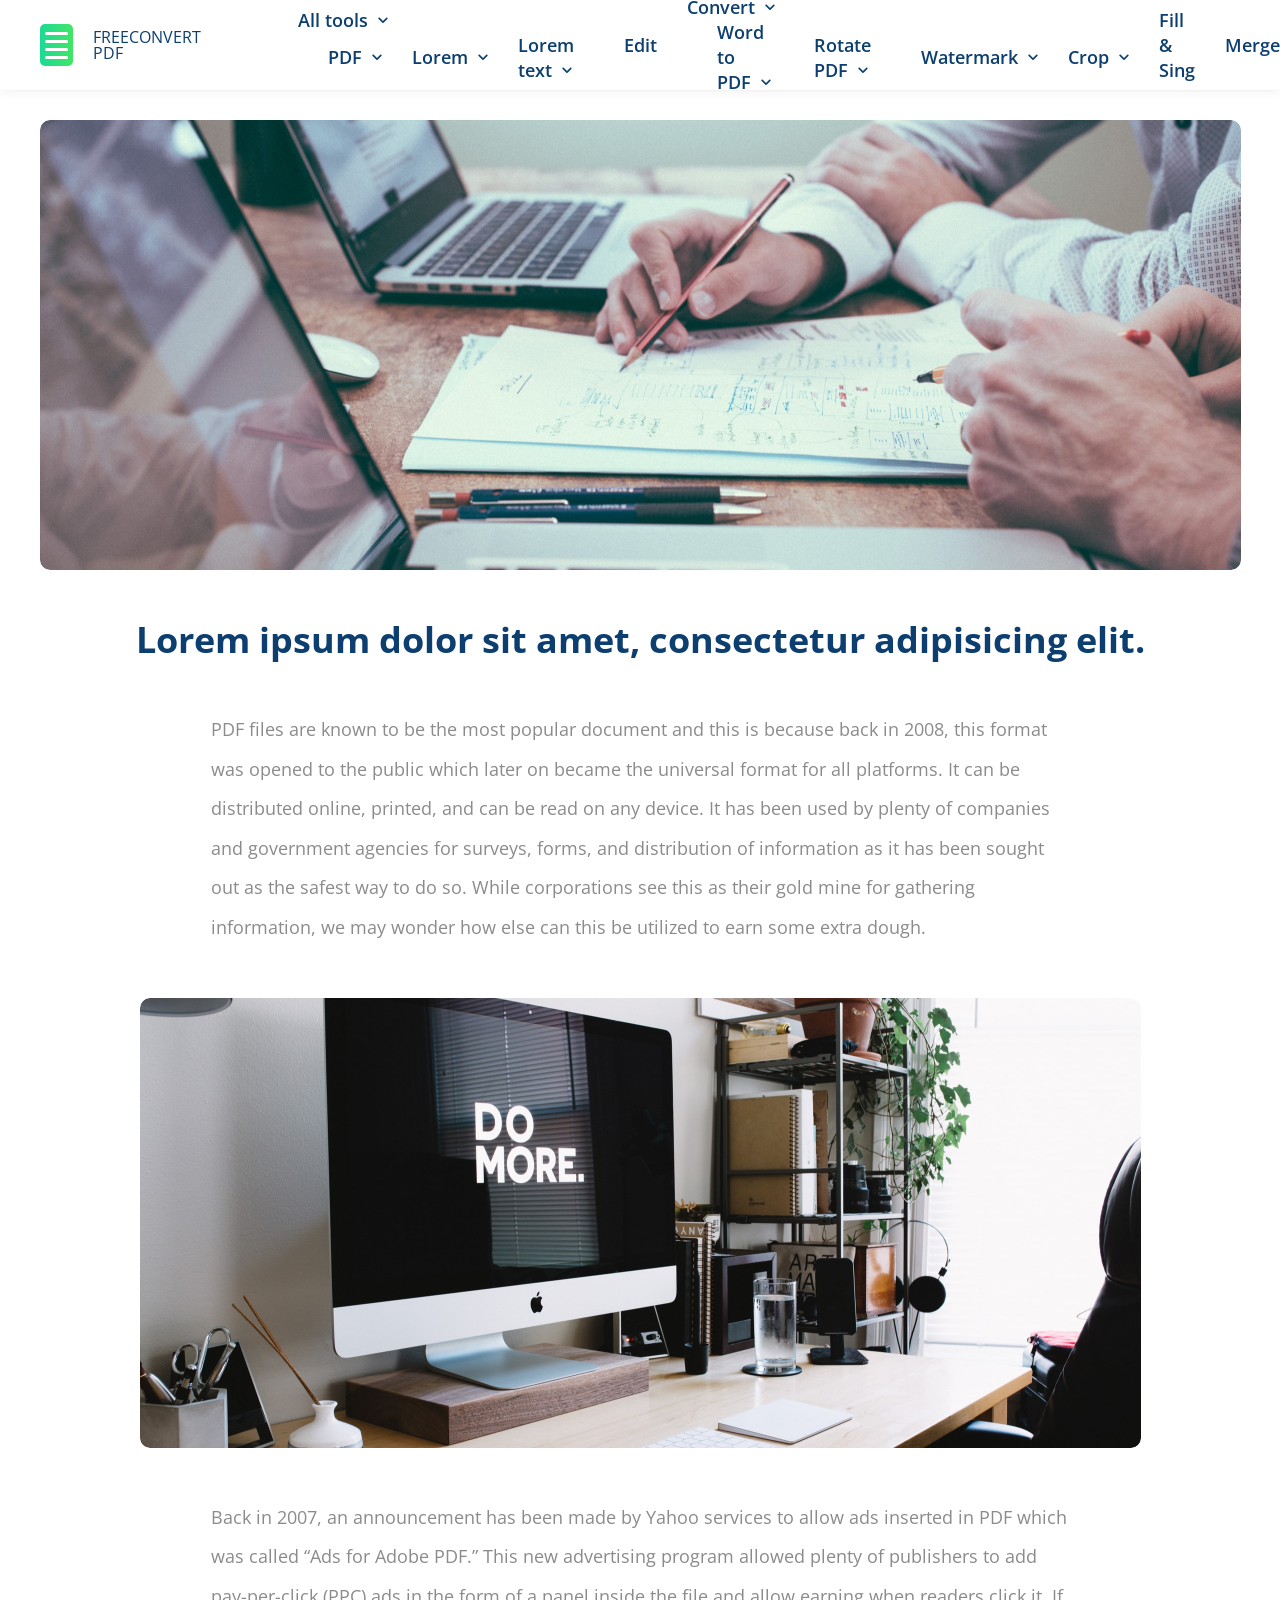
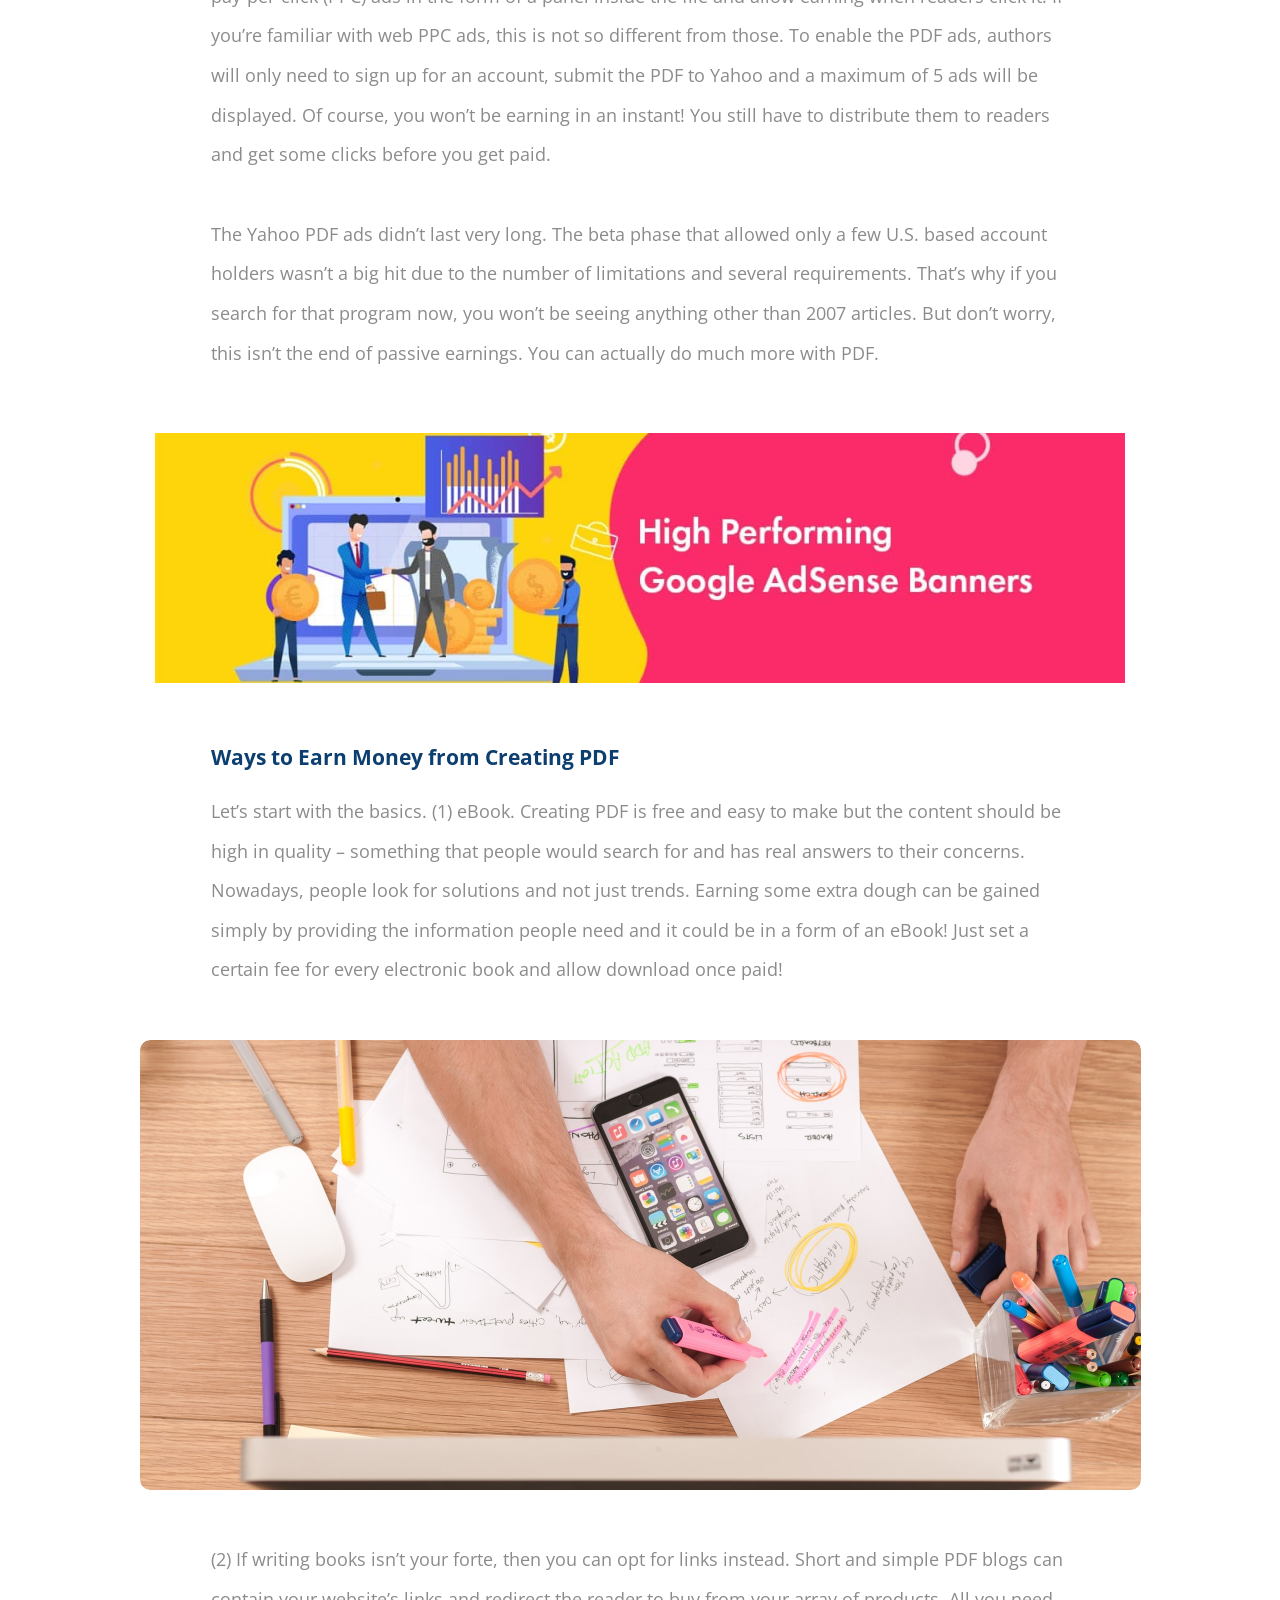
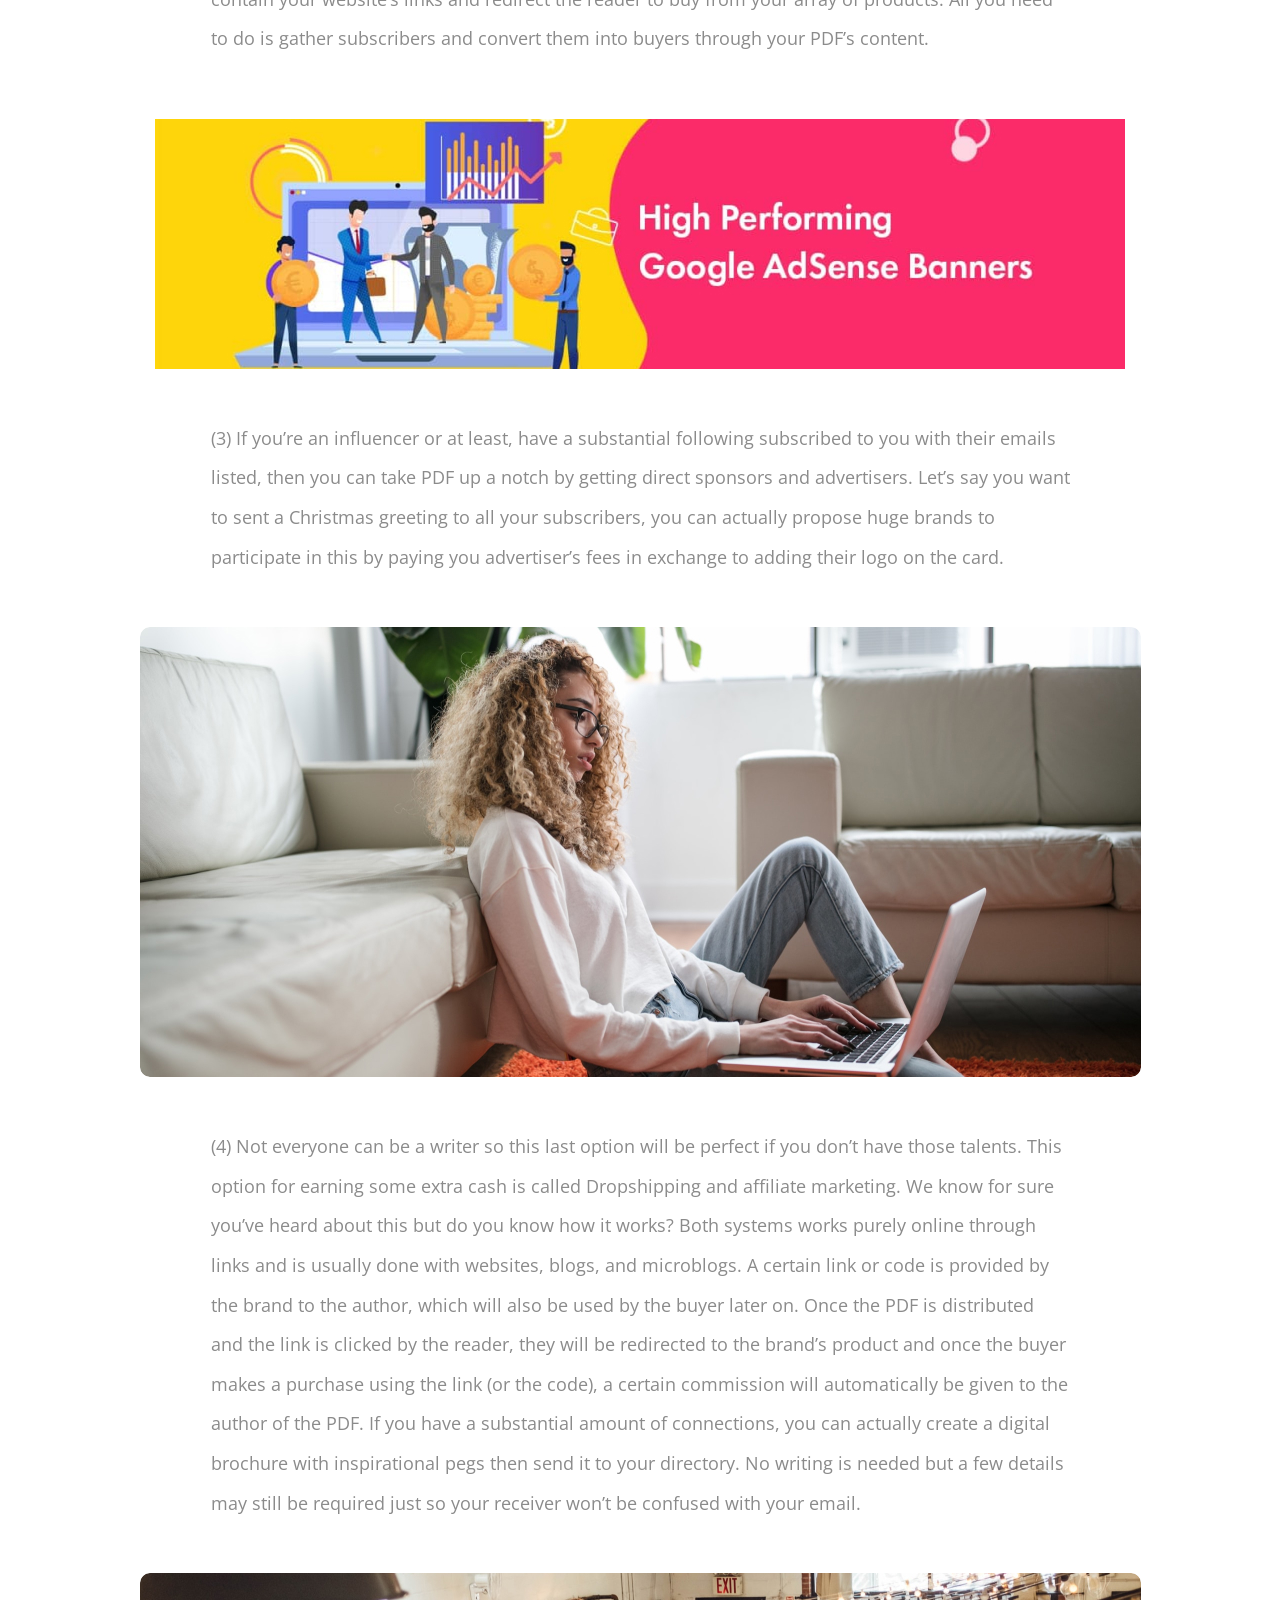
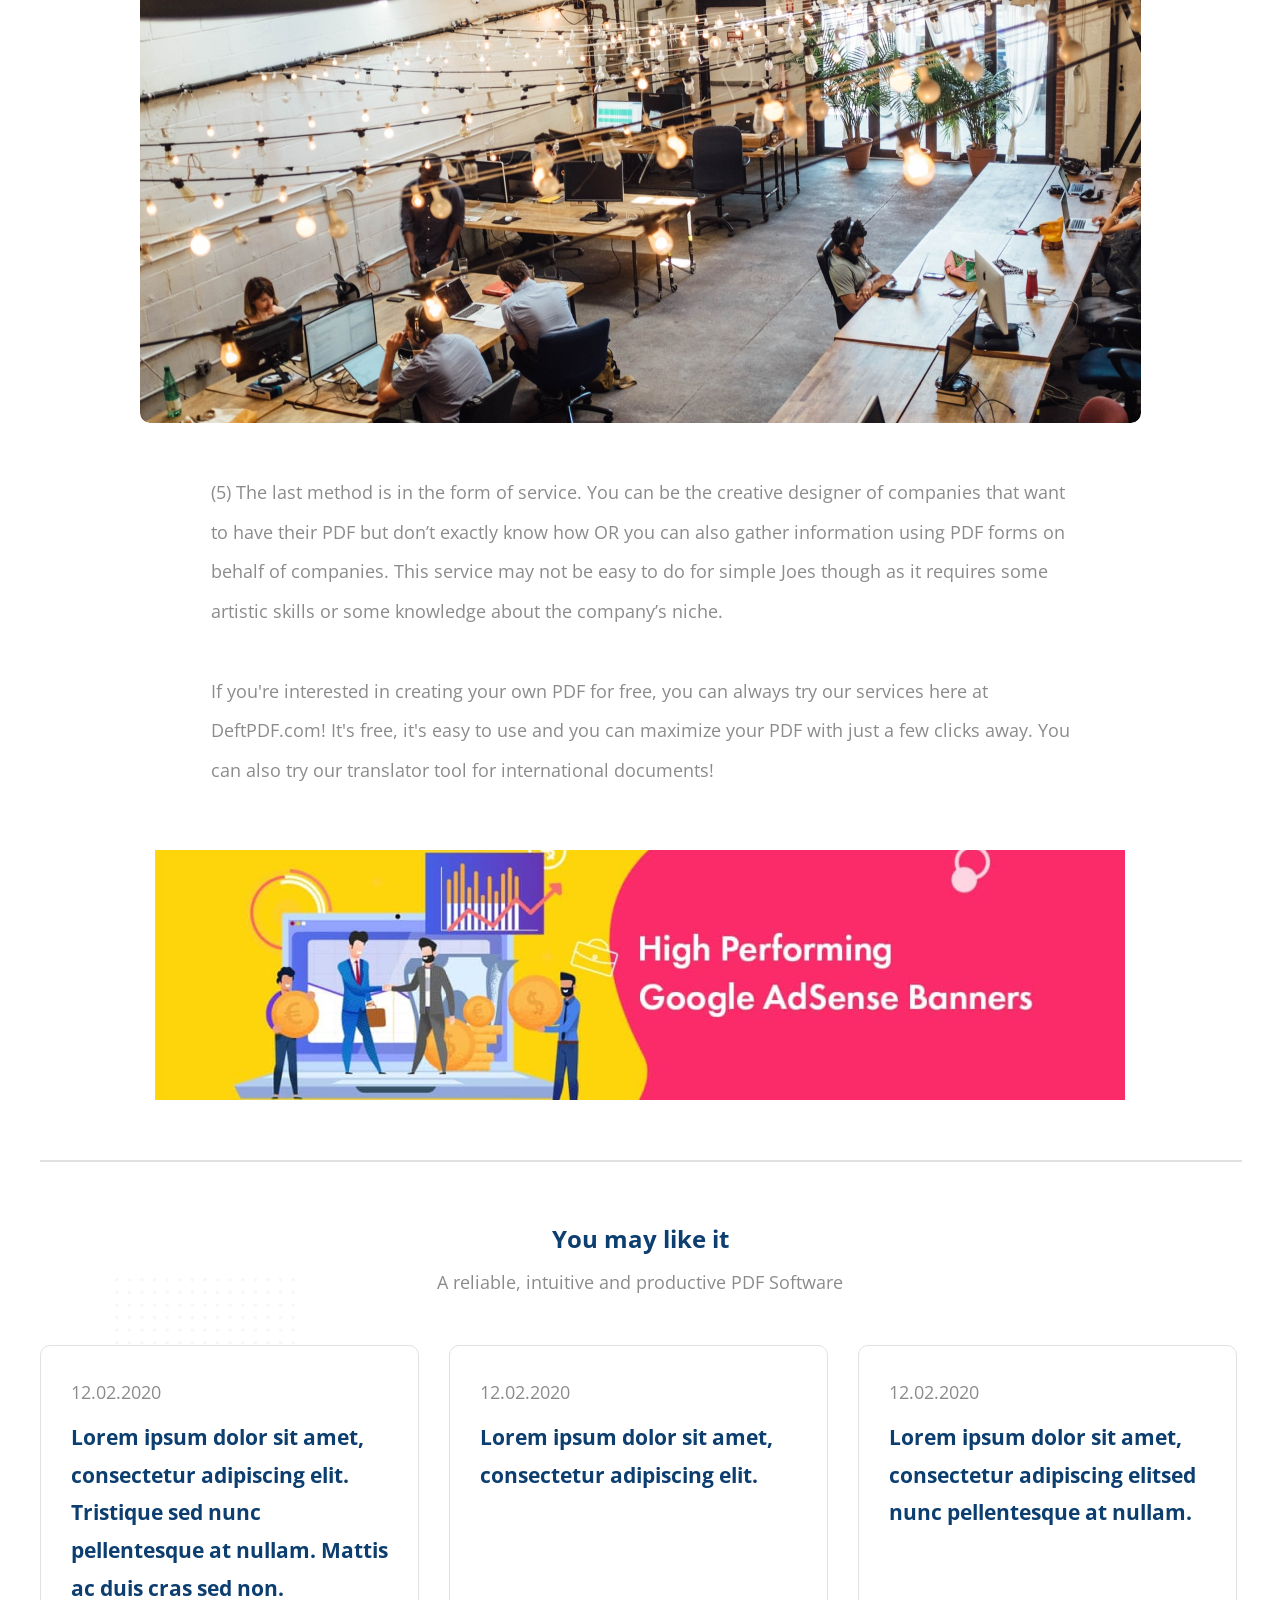
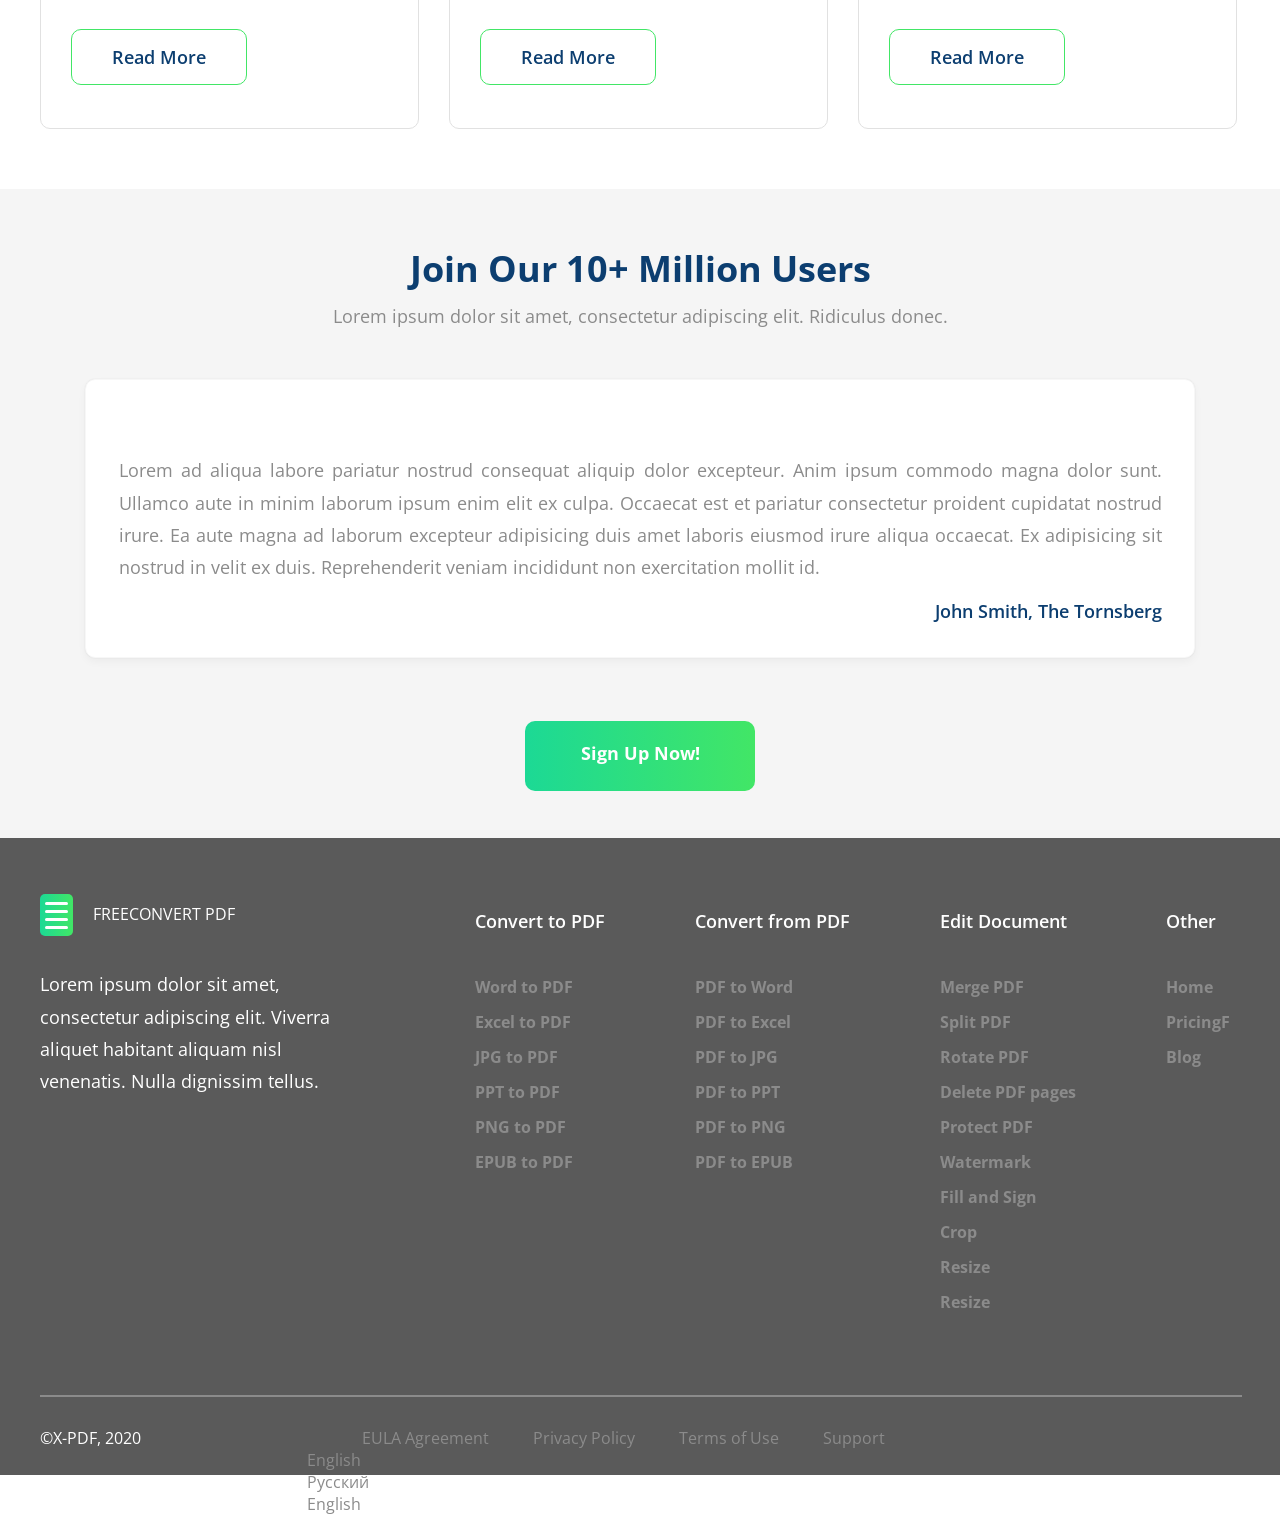
==== commit be3715cd: "Update index.html" ====
--- a/index.html
+++ b/index.html
@@ -20,9 +20,22 @@
             </a>
             <nav>
                 <ul>
-                    <li class="has-children"> <a href="#">All tools</a> </li>
+                    <li class="has-children"> <a href="#">All tools</a> 
+                    <ul>
+                        <li><a href="#">PDF</a></li>
+                        <li><a href="#">Lorem</a></li>
+                        <li><a href="#">Lorem text</a></li>
+                    </ul>
+                    </li>
                     <li><a href="#">Edit</a></li>
-                    <li class="has-children"> <a href="#">Convert</a> </li>
+                    <li class="has-children"> <a href="#">Convert</a> 
+                    <ul>
+                        <li><a href="#">Word to PDF</a></li>
+                        <li><a href="#">Rotate PDF</a></li>
+                        <li><a href="#">Watermark</a></li>
+                        <li><a href="#">Crop</a></li>
+                    </ul>
+                    </li>
                     <li><a href="#">Fill & Sing</a></li>
                     <li><a href="#">Merge</a></li>
                     <li><a href="#">Delete Page</a></li>
@@ -109,14 +122,15 @@
                         <h5>
                         Lorem ipsum dolor sit amet, consectetur adipiscing elit.
                         </h5> 
-                        <a href="#">Read More</a> 
+                        <a href="#">Read More</a>
                    </div>
                     <div class="box">
                         <p>12.02.2020</p>
                         <h5>
                          Lorem ipsum dolor sit amet, consectetur adipiscing elitsed nunc pellentesque at nullam.
                          </h5> 
-                         <a href="#">Read More</a> </div>
+                         <a href="#">Read More</a>
+                    </div>
                 </div>
             </div>
         </section>
@@ -148,40 +162,40 @@
                 </div>
                 <div class="nav-footer">
                     <h3>Convert to PDF</h3> 
-                    <a href="#">Word to PDF</a> 
-                    <a href="#">Excel to PDF</a> 
-                    <a href="#">JPG to PDF</a> 
-                    <a href="#">PPT to PDF</a> 
-                    <a href="#">PNG to PDF</a> 
-                    <a href="#">EPUB to PDF</a> 
+                    <a href="#">Word to PDF</a>
+                    <a href="#">Excel to PDF</a>
+                    <a href="#">JPG to PDF</a>
+                    <a href="#">PPT to PDF</a>
+                    <a href="#">PNG to PDF</a>
+                    <a href="#">EPUB to PDF</a>
                 </div>
                 <div class="nav-footer">
                     <h3>Convert from PDF</h3> 
-                    <a href="#">PDF to Word</a> 
-                    <a href="#">PDF to Excel</a> 
-                    <a href="#">PDF to JPG</a> 
-                    <a href="#">PDF to PPT</a> 
-                    <a href="#">PDF to PNG</a> 
-                    <a href="#">PDF to EPUB</a> 
+                    <a href="#">PDF to Word</a>
+                    <a href="#">PDF to Excel</a>
+                    <a href="#">PDF to JPG</a>
+                    <a href="#">PDF to PPT</a>
+                    <a href="#">PDF to PNG</a>
+                    <a href="#">PDF to EPUB</a>
                 </div>
                 <div class="nav-footer">
                 <h3>Edit Document</h3> 
-                    <a href="#">Merge PDF</a> 
-                    <a href="#">Split PDF</a> 
-                    <a href="#">Rotate PDF</a> 
-                    <a href="#">Delete PDF pages</a> 
-                    <a href="#">Protect PDF</a> 
-                    <a href="#">Watermark</a> 
-                    <a href="#">Fill and Sign</a> 
-                    <a href="#">Crop</a> 
-                    <a href="#">Resize</a> 
+                    <a href="#">Merge PDF</a>
+                    <a href="#">Split PDF</a>
+                    <a href="#">Rotate PDF</a>
+                    <a href="#">Delete PDF pages</a>
+                    <a href="#">Protect PDF</a>
+                    <a href="#">Watermark</a>
+                    <a href="#">Fill and Sign</a>
+                    <a href="#">Crop</a>
                     <a href="#">Resize</a>
+                    <a href="#">Resize</a>
                 </div>
                 <div class="nav-footer">
                     <h3>Other</h3> 
-                    <a href="#">Home</a> 
-                    <a href="#">PricingF</a> 
-                    <a href="#">Blog</a> 
+                    <a href="#">Home</a>
+                    <a href="#">PricingF</a>
+                    <a href="#">Blog</a>
                 </div>
             </div>
         </div>
@@ -190,13 +204,18 @@
                <div class="decor-line-footer"></div>
                 <div class="police">
                     <p>©X-PDF, 2020</p> 
-                    <a href="#">EULA Agreement</a> 
-                    <a href="#">Privacy Policy</a> 
-                    <a href="#">Terms of Use</a> 
+                    <a href="#">EULA Agreement</a>
+                    <a href="#">Privacy Policy</a>
+                    <a href="#">Terms of Use</a>
                     <a href="#">Support</a>
-                    <p class="language-img">
-                        <a class="language" href="#">English</a> 
-                     </p>
+                    <ul class="language-img">
+                        <li><a class="language" href="#">English</a>
+                        <ul>
+                            <li><a href="#">Русский</a></li>
+                            <li><a href="#">English</a></li>
+                        </ul>
+                        </li>
+                    </ul>
                 </div>
             </div>
         </div>
--- a/assets/css/style.css
+++ b/assets/css/style.css
@@ -62,7 +62,8 @@
     text-decoration: none;
 }
 
-nav li, li {
+nav li,
+li {
     margin-left: 30px;
 }
 
@@ -111,8 +112,7 @@
 .content {
     background: #FFFFFF;
     width: 100%;
-    padding-top: 30px;
-    padding-bottom: 60px;
+    margin-top: 30px;
 }
 
 .img-1 {
@@ -172,22 +172,6 @@
     border-radius: 10px;
 }
 
-.pattern {
-    width: 180px;
-    height: 180px;
-    background-image: url(../img/Pattern.svg);
-    margin-left: 105px;
-}
-
-.pattern-2 {
-    width: 180px;
-    height: 180px;
-    float: right;
-    background-image: url(../img/Pattern.svg);
-    margin-top: 110px;
-    margin-right: 105px;
-}
-
 h2 {
     font-weight: bold;
     font-size: 36px;
@@ -212,7 +196,7 @@
     line-height: 33px;
     padding-bottom: 15px;
     text-align: center;
-    color: #0C3E70; 
+    color: #0C3E70;
 }
 
 h5 {
@@ -252,14 +236,20 @@
     line-height: 25px;
     text-align: center;
     color: #8B8B8B;
+    margin-bottom: 50px;
 }
 
 .decor-line {
     width: 100%;
     border: 1px solid #E1E1E1;
-    margin: auto;
     margin-top: 60px;
     margin-bottom: 60px;
+}
+
+.grid-box {
+    background-image: url(../img/Pattern.svg), url(../img/Pattern-2.svg);
+    background-repeat: no-repeat;
+    background-position: 115px 56px, 1385px 346px;
 }
 
 .box {
@@ -269,10 +259,8 @@
     background: #FFFFFF;
     border: 1px solid #E1E1E1;
     border-radius: 10px;
-    position: relative;
-    bottom: 122px;
-    align-items: center;
     margin-right: 30px;
+    margin-bottom: 60px;
 }
 
 .box p {
@@ -302,15 +290,17 @@
 
 .box-grid {
     display: flex;
-    align-items: center;
-}
-
-section {
+}
+
+.box-john {
     height: 649px;
     background: #F5F5F5;
-}
-
-section h2 {
+    background-image: url(../img/Pattern_Group.svg), url(../img/Pattern_Group-2.svg);
+    background-repeat: no-repeat;
+    background-position: 120px 123px, 1185px 389px;
+}
+
+.box-john h2 {
     font-weight: bold;
     font-size: 36px;
     line-height: 40px;
@@ -319,55 +309,29 @@
     color: #0C3E70;
 }
 
-section p {
+.box-john p {
     font-size: 18px;
     line-height: 25px;
     text-align: center;
     margin-top: 15px;
     color: #8B8B8B;
-}
-
-.patern-2-1, .patern-2-2 {
-    width: 180px;
-    height: 180px;
-    display: inline-block;
-    margin-right: 5px;
-    margin-bottom: 364px;
-    background-image: url(../img/Pattern-1.svg);
-}
-
-.patern-2-1 {
-    margin-left: 105px;
-}
-
-.patern-2-3 {
-    margin-right: 110px;
-}
-
-.patern-2-3, .patern-2-4 {
-    width: 180px;
-    height: 180px;
-    margin-left: 10px;
-    float: right;
-    margin-top: 249px;
-    display: inline-block;
-    background-image: url(../img/Pattern-1.svg);
 }
 
 .block-text-2 {
     width: 1110px;
     height: 279px;
     position: relative;
-    bottom: 480px;
     background: #FFFFFF;
     border: 1px solid #F7F7F7;
     box-sizing: border-box;
     box-shadow: 0px 4px 8px rgba(0, 0, 0, 0.04), 0px 0px 2px rgba(0, 0, 0, 0.06), 0px 0px 1px rgba(0, 0, 0, 0.04);
     border-radius: 10px;
     margin: auto;
-}
-
-.vector-1, .vector-1-2 {
+    margin-top: 50px;
+}
+
+.vector-1,
+.vector-1-2 {
     width: 16px;
     height: 27px;
     margin-top: 30px;
@@ -389,7 +353,7 @@
     margin-left: 33px;
 }
 
- p.john {
+p.john {
     font-weight: 600;
     font-size: 18px;
     line-height: 180%;
@@ -429,36 +393,13 @@
 
 */
 
-.patern-3-1, .patern-3-2,
-.patern-3-3, .patern-3-4 {
-    width: 180px;
-    height: 180px;
-    margin-bottom: 10px;
-    background-image: url(../img/Pattern-1.svg);
-}
-
-.patern-3-1, .patern-3-3 {
-    float: left;
-    margin-left: 110px;
-    position: relative;
-    bottom: 480px;
-}
-
-.patern-3-2, .patern-3-4 {
-    margin-left: 1260px;
-}
-
-.patern-3-2 {
-    
-}
-
-.patern-3-1 {
-    
-}
-
-.footer {
+.content-footer {
     height: 557px;
-    background: linear-gradient(0deg, #5A5A5A, #5A5A5A);
+    background: #5A5A5A;
+    background-image: url(../img/Pattern-Down.svg),
+    url(../img/Pattern-Down-2.svg);
+    background-repeat: no-repeat;
+    background-position: 120px 56px, 1365px 56px;
 }
 
 .logo-footer h1 {
@@ -478,6 +419,7 @@
     font-size: 18px;
     line-height: 180%;
     color: #FFFFFF;
+    margin-right: 28px;
     margin-top: 32px;
 }
 
@@ -486,13 +428,88 @@
     font-weight: 600;
     font-size: 18px;
     line-height: 25px;
-    text-align: center;
-    margin-left: 90px;
     display: flex;
     align-items: center;
     color: #FFFFFF;
-}
-
-.footer .wrapper {
-   
-}
+    margin-top: 53px;
+    margin-left: 90px;
+    margin-bottom: 15px;
+}
+
+.content-footer .wrapper {
+    display: flex;
+    flex-direction: row;
+    flex-wrap: nowrap;
+}
+
+.nav-footer a {
+    font-weight: bold;
+    font-size: 16px;
+    line-height: 22px;
+    display: flex;
+    align-items: center;
+    color: #8B8B8B;
+    margin-bottom: 13px;
+    margin-left: 90px;
+}
+
+.nav-footer {
+    margin-bottom: 50px;
+}
+
+.decor-line-footer {
+    border: 1px solid #8B8B8B;
+    width: 100%;
+}
+
+.footer p {
+    font-size: 16px;
+    line-height: 22px;
+    color: #FFFFFF;
+    display: inline-block;
+}
+
+.police {
+    width: 1200px;
+    padding-top: 30px;    
+}
+
+.police a {
+    font-size: 16px;
+    line-height: 22px;
+    color: #8B8B8B;
+    margin-right: 40px;
+}
+
+.police p {
+    margin-right: 217px;
+}
+
+a.language {
+    margin: 0;
+    padding-left: 30px;
+}
+
+p.language-img {
+    margin-right: 0;
+}
+
+.language {
+    background-image: url(../img/Vector-2.png);
+    background-position: right;
+    background-repeat: no-repeat;
+    background-size: 10px;
+    padding-right: 20px;
+}
+
+.language-img {
+    background-image: url(../img/Frame.svg);
+    background-position: left;
+    background-repeat: no-repeat;
+    margin-left: 207px;
+}
+
+.footer {
+    background: #5A5A5A;
+    height: 80px;
+}
